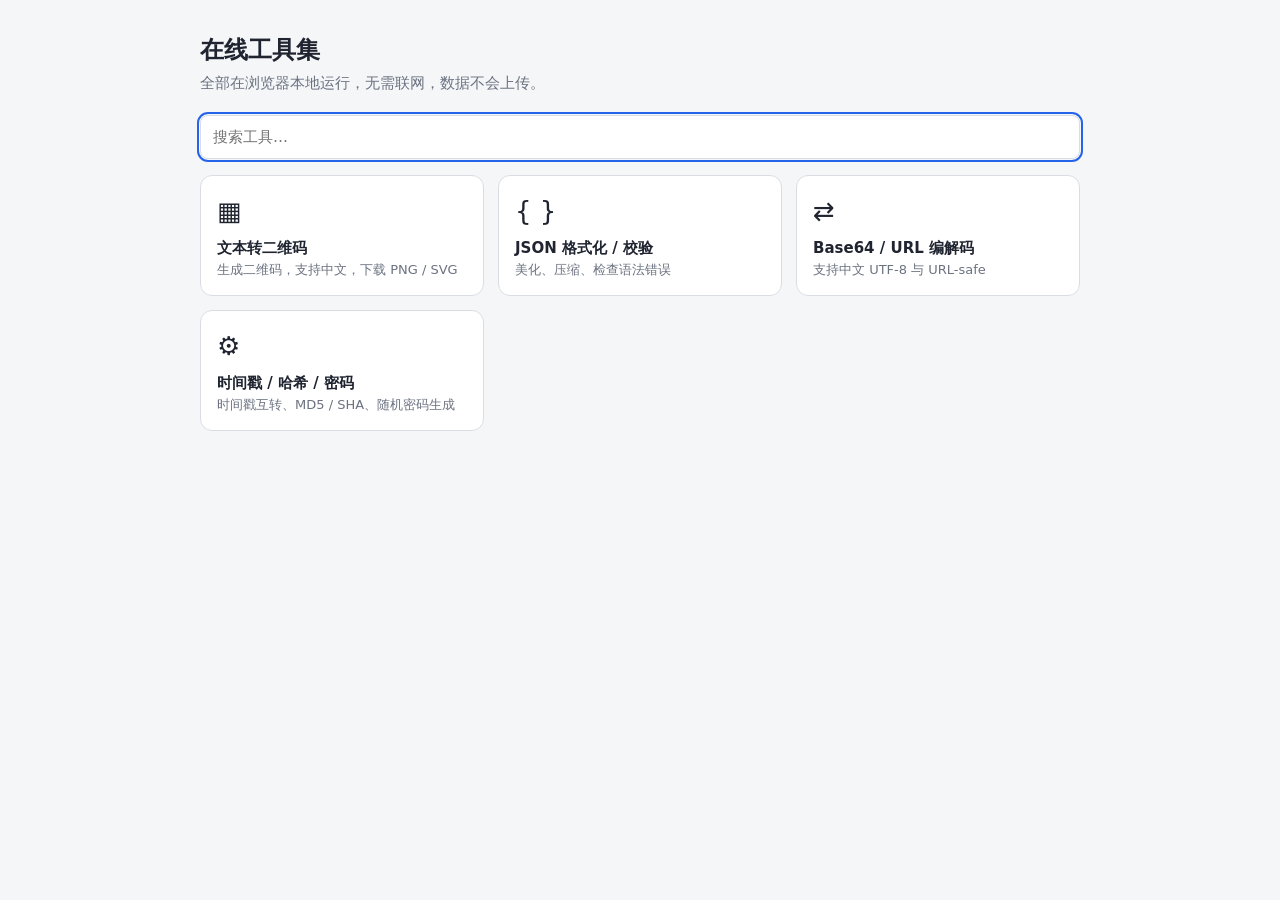
==== index.html @ 38ba24e2 "初始化工具集：二维码、JSON、Base64/URL、时间戳/哈希/密码" ====
<!DOCTYPE html>
<html lang="zh-CN">
<head>
<meta charset="UTF-8">
<meta name="viewport" content="width=device-width, initial-scale=1">
<title>在线工具集</title>
<style>
  :root { --bg:#f5f6f8; --card:#fff; --text:#1f2430; --muted:#6b7280; --border:#d9dde3; --accent:#2563eb; }
  @media (prefers-color-scheme: dark) {
    :root { --bg:#14161a; --card:#1d2026; --text:#e6e8ec; --muted:#9aa1ad; --border:#33373f; --accent:#5b8def; }
  }
  * { box-sizing:border-box; }
  body { margin:0; padding:32px 16px; background:var(--bg); color:var(--text);
         font:15px/1.5 system-ui,-apple-system,"Segoe UI","PingFang SC","Microsoft YaHei",sans-serif; }
  .wrap { max-width:880px; margin:0 auto; }
  h1 { font-size:24px; margin:0 0 4px; }
  .sub { color:var(--muted); margin:0 0 20px; }
  input { width:100%; padding:10px 12px; margin-bottom:16px; border:1px solid var(--border); border-radius:8px;
          background:var(--card); color:inherit; font:inherit; }
  input:focus { outline:2px solid var(--accent); outline-offset:1px; }
  .grid { display:grid; grid-template-columns:repeat(auto-fill,minmax(240px,1fr)); gap:14px; }
  a.tool { display:block; padding:16px; background:var(--card); border:1px solid var(--border); border-radius:12px;
           color:inherit; text-decoration:none; transition:border-color .15s, transform .15s; }
  a.tool:hover, a.tool:focus-visible { border-color:var(--accent); transform:translateY(-2px); outline:none; }
  .ico { font-size:26px; }
  .name { font-weight:600; margin-top:6px; }
  .desc { color:var(--muted); font-size:13px; }
  .empty { color:var(--muted); display:none; text-align:center; margin-top:24px; }
</style>
</head>
<body>
<div class="wrap">
  <h1>在线工具集</h1>
  <p class="sub">全部在浏览器本地运行，无需联网，数据不会上传。</p>
  <input id="q" type="search" placeholder="搜索工具…" autofocus>
  <div class="grid">
    <a class="tool" href="tools/qrcode.html" data-k="二维码 qr qrcode 文本"><div class="ico">▦</div><div class="name">文本转二维码</div><div class="desc">生成二维码，支持中文，下载 PNG / SVG</div></a>
    <a class="tool" href="tools/json.html" data-k="json 格式化 校验 压缩"><div class="ico">{ }</div><div class="name">JSON 格式化 / 校验</div><div class="desc">美化、压缩、检查语法错误</div></a>
    <a class="tool" href="tools/base64-url.html" data-k="base64 url 编码 解码"><div class="ico">⇄</div><div class="name">Base64 / URL 编解码</div><div class="desc">支持中文 UTF-8 与 URL-safe</div></a>
    <a class="tool" href="tools/misc.html" data-k="时间戳 timestamp 哈希 hash md5 sha 密码 随机"><div class="ico">⚙</div><div class="name">时间戳 / 哈希 / 密码</div><div class="desc">时间戳互转、MD5 / SHA、随机密码生成</div></a>
  </div>
  <p class="empty" id="empty">没有匹配的工具</p>
</div>
<script>
  const q = document.getElementById("q"), cards = [...document.querySelectorAll("a.tool")];
  q.addEventListener("input", () => {
    const k = q.value.trim().toLowerCase(); let n = 0;
    cards.forEach(c => { const hit = !k || (c.textContent + " " + c.dataset.k).toLowerCase().includes(k); c.style.display = hit ? "" : "none"; n += hit; });
    document.getElementById("empty").style.display = n ? "none" : "block";
  });
</script>
</body>
</html>
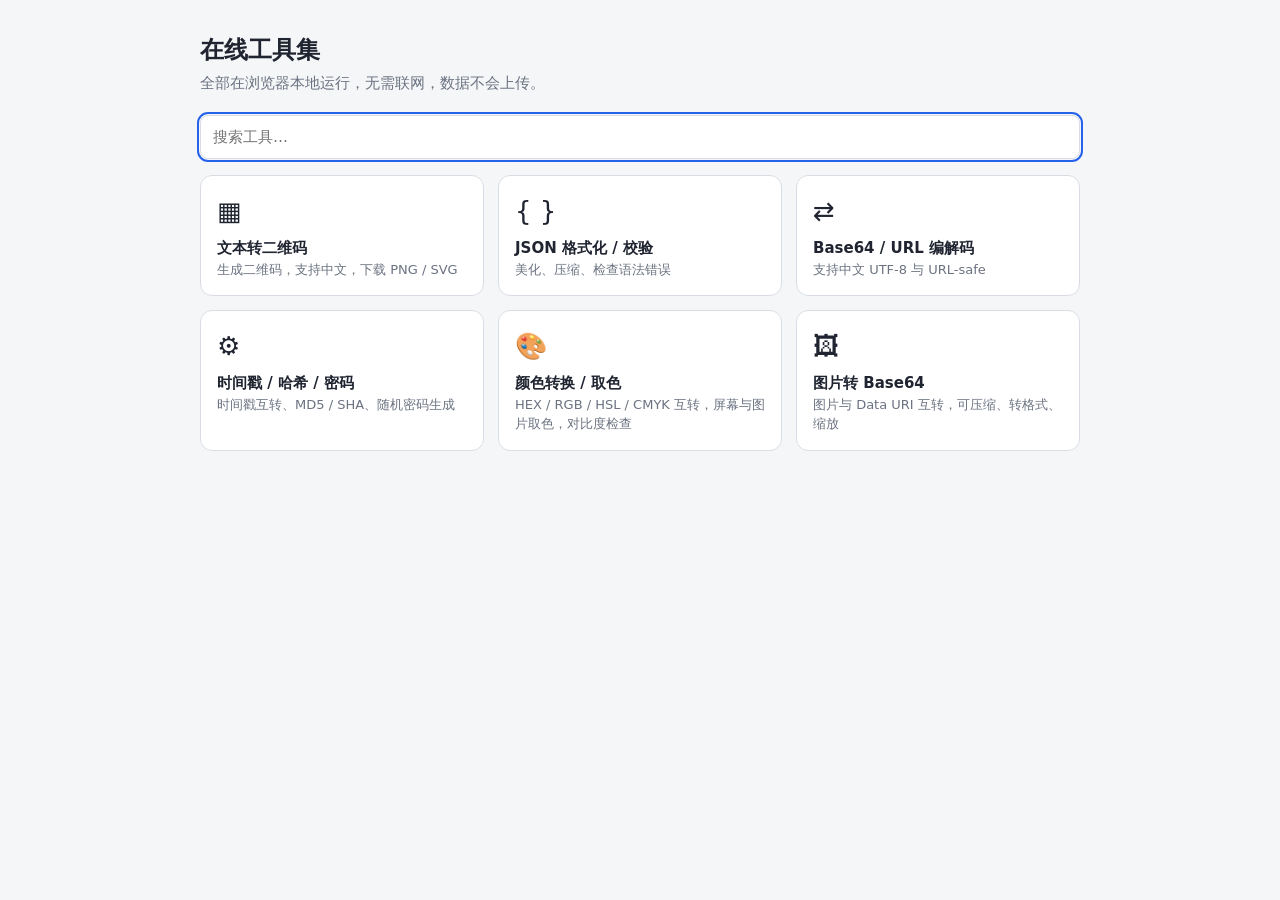
==== commit a63dd4eb: "新增颜色转换/取色、图片转 Base64 工具" ====
--- a/index.html
+++ b/index.html
@@ -38,6 +38,8 @@
     <a class="tool" href="tools/json.html" data-k="json 格式化 校验 压缩"><div class="ico">{ }</div><div class="name">JSON 格式化 / 校验</div><div class="desc">美化、压缩、检查语法错误</div></a>
     <a class="tool" href="tools/base64-url.html" data-k="base64 url 编码 解码"><div class="ico">⇄</div><div class="name">Base64 / URL 编解码</div><div class="desc">支持中文 UTF-8 与 URL-safe</div></a>
     <a class="tool" href="tools/misc.html" data-k="时间戳 timestamp 哈希 hash md5 sha 密码 随机"><div class="ico">⚙</div><div class="name">时间戳 / 哈希 / 密码</div><div class="desc">时间戳互转、MD5 / SHA、随机密码生成</div></a>
+    <a class="tool" href="tools/color.html" data-k="颜色 color 取色 hex rgb hsl cmyk 对比度 吸管 配色"><div class="ico">🎨</div><div class="name">颜色转换 / 取色</div><div class="desc">HEX / RGB / HSL / CMYK 互转，屏幕与图片取色，对比度检查</div></a>
+    <a class="tool" href="tools/image-base64.html" data-k="图片 image base64 data uri 压缩 转换"><div class="ico">🖼</div><div class="name">图片转 Base64</div><div class="desc">图片与 Data URI 互转，可压缩、转格式、缩放</div></a>
   </div>
   <p class="empty" id="empty">没有匹配的工具</p>
 </div>
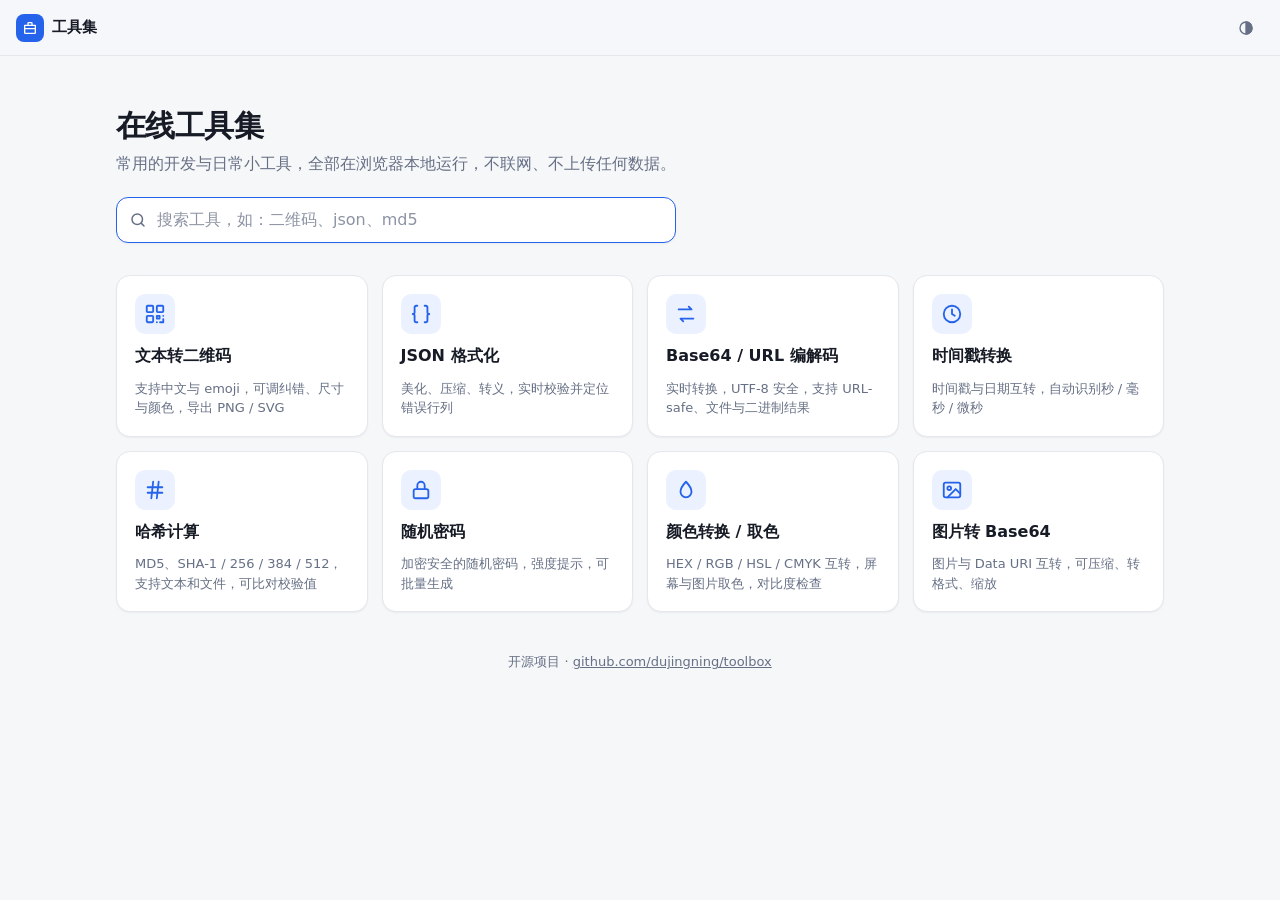
==== commit 827373e5: "全面优化界面与交互体验 - 统一设计：公共样式与脚本（shared/），顶部工具导航、主题切换、轻提示、SVG 图标与网站图标 - 拆分「时间戳 / 哈希 / 密码」为三个独立工具，misc.html" ====
--- a/index.html
+++ b/index.html
@@ -1,55 +1,378 @@
 <!DOCTYPE html>
-<html lang="zh-CN">
+<html lang="zh-CN" data-root="">
 <head>
 <meta charset="UTF-8">
 <meta name="viewport" content="width=device-width, initial-scale=1">
 <title>在线工具集</title>
+<meta name="description" content="纯前端离线小工具集：二维码、JSON、Base64、时间戳、哈希、密码、颜色、图片转 Base64。不联网、不上传。">
 <style>
-  :root { --bg:#f5f6f8; --card:#fff; --text:#1f2430; --muted:#6b7280; --border:#d9dde3; --accent:#2563eb; }
-  @media (prefers-color-scheme: dark) {
-    :root { --bg:#14161a; --card:#1d2026; --text:#e6e8ec; --muted:#9aa1ad; --border:#33373f; --accent:#5b8def; }
-  }
-  * { box-sizing:border-box; }
-  body { margin:0; padding:32px 16px; background:var(--bg); color:var(--text);
-         font:15px/1.5 system-ui,-apple-system,"Segoe UI","PingFang SC","Microsoft YaHei",sans-serif; }
-  .wrap { max-width:880px; margin:0 auto; }
-  h1 { font-size:24px; margin:0 0 4px; }
-  .sub { color:var(--muted); margin:0 0 20px; }
-  input { width:100%; padding:10px 12px; margin-bottom:16px; border:1px solid var(--border); border-radius:8px;
-          background:var(--card); color:inherit; font:inherit; }
-  input:focus { outline:2px solid var(--accent); outline-offset:1px; }
-  .grid { display:grid; grid-template-columns:repeat(auto-fill,minmax(240px,1fr)); gap:14px; }
-  a.tool { display:block; padding:16px; background:var(--card); border:1px solid var(--border); border-radius:12px;
-           color:inherit; text-decoration:none; transition:border-color .15s, transform .15s; }
-  a.tool:hover, a.tool:focus-visible { border-color:var(--accent); transform:translateY(-2px); outline:none; }
-  .ico { font-size:26px; }
-  .name { font-weight:600; margin-top:6px; }
-  .desc { color:var(--muted); font-size:13px; }
-  .empty { color:var(--muted); display:none; text-align:center; margin-top:24px; }
+/* @shared-css:start */
+/* 工具集公共样式。修改后运行 python3 scripts/sync_shared.py 同步到所有页面 */
+:root {
+  --bg:#f6f7f9; --surface:#fff; --surface-2:#f2f4f7; --text:#161b26; --muted:#667085;
+  --border:#e4e7ec; --border-strong:#d0d5dd;
+  --accent:#2563eb; --accent-hover:#1d4ed8; --accent-soft:rgba(37,99,235,.09); --link:#2563eb; --on-accent:#fff;
+  --ok:#15803d; --ok-soft:rgba(22,163,74,.1); --err:#dc2626; --err-soft:rgba(220,38,38,.08); --warn:#b45309; --warn-soft:rgba(217,119,6,.1);
+  --shadow:0 1px 2px rgba(16,24,40,.05); --shadow-lg:0 12px 32px rgba(16,24,40,.18);
+  --radius:12px;
+  --mono:ui-monospace,SFMono-Regular,"SF Mono",Menlo,Consolas,"Liberation Mono",monospace;
+  --sans:system-ui,-apple-system,"Segoe UI","PingFang SC","Hiragino Sans GB","Microsoft YaHei",sans-serif;
+  color-scheme:light;
+}
+@media (prefers-color-scheme: dark) {
+  :root:not([data-theme=light]) {
+    --bg:#0e1015; --surface:#161a22; --surface-2:#1d222c; --text:#e6e9ef; --muted:#949cab;
+    --border:#262c37; --border-strong:#363d4a;
+    --accent:#3b6fe0; --accent-hover:#5283ee; --accent-soft:rgba(91,141,239,.16); --link:#82a8f7; --on-accent:#fff;
+    --ok:#4ade80; --ok-soft:rgba(74,222,128,.12); --err:#f87171; --err-soft:rgba(248,113,113,.12); --warn:#fbbf24; --warn-soft:rgba(251,191,36,.12);
+    --shadow:0 1px 2px rgba(0,0,0,.3); --shadow-lg:0 12px 32px rgba(0,0,0,.55);
+    color-scheme:dark;
+  }
+}
+:root[data-theme=dark] {
+  --bg:#0e1015; --surface:#161a22; --surface-2:#1d222c; --text:#e6e9ef; --muted:#949cab;
+  --border:#262c37; --border-strong:#363d4a;
+  --accent:#3b6fe0; --accent-hover:#5283ee; --accent-soft:rgba(91,141,239,.16); --link:#82a8f7; --on-accent:#fff;
+  --ok:#4ade80; --ok-soft:rgba(74,222,128,.12); --err:#f87171; --err-soft:rgba(248,113,113,.12); --warn:#fbbf24; --warn-soft:rgba(251,191,36,.12);
+  --shadow:0 1px 2px rgba(0,0,0,.3); --shadow-lg:0 12px 32px rgba(0,0,0,.55);
+  color-scheme:dark;
+}
+*, *::before, *::after { box-sizing:border-box; }
+html { -webkit-text-size-adjust:100%; }
+body { margin:0; background:var(--bg); color:var(--text); font:15px/1.55 var(--sans); -webkit-font-smoothing:antialiased; }
+a { color:var(--link); }
+[hidden] { display:none !important; }
+.ic { width:18px; height:18px; flex:none; }
+
+/* 顶栏 */
+.topbar { position:sticky; top:0; z-index:20; height:56px; display:flex; align-items:center; gap:12px; padding:0 16px;
+  background:var(--bg); background:color-mix(in srgb, var(--bg) 85%, transparent);
+  backdrop-filter:saturate(1.6) blur(12px); -webkit-backdrop-filter:saturate(1.6) blur(12px); border-bottom:1px solid var(--border); }
+.brand { display:flex; align-items:center; gap:8px; font-weight:650; color:var(--text); text-decoration:none; white-space:nowrap; }
+.brand .logo { width:28px; height:28px; border-radius:8px; background:var(--accent); color:#fff; display:grid; place-items:center; }
+.brand .logo .ic { width:16px; height:16px; }
+.toolnav { flex:1; min-width:0; display:flex; gap:2px; overflow-x:auto; scrollbar-width:none;
+  -webkit-mask-image:linear-gradient(90deg,#000 calc(100% - 28px),transparent); mask-image:linear-gradient(90deg,#000 calc(100% - 28px),transparent); }
+.toolnav::-webkit-scrollbar { display:none; }
+.toolnav a { display:flex; align-items:center; gap:6px; padding:6px 10px; border-radius:8px; color:var(--muted); text-decoration:none; font-size:14px; white-space:nowrap; }
+.toolnav a .ic { width:16px; height:16px; }
+.toolnav a:hover { background:var(--surface-2); color:var(--text); }
+.toolnav a[aria-current=page] { background:var(--accent-soft); color:var(--link); font-weight:600; }
+.topbar .spacer { flex:1; }
+@media (max-width:640px) { .brand .brand-text { display:none; } }
+
+/* 布局 */
+.container { max-width:1080px; margin:0 auto; padding:24px 16px 64px; }
+.page-head { margin:4px 0 20px; }
+.page-head h1 { font-size:24px; line-height:1.25; margin:0 0 4px; letter-spacing:-.01em; }
+.page-head p { margin:0; color:var(--muted); }
+.card { background:var(--surface); border:1px solid var(--border); border-radius:var(--radius); padding:18px; box-shadow:var(--shadow); min-width:0; }
+.card + .card { margin-top:16px; }
+.card-head { display:flex; align-items:center; justify-content:space-between; gap:8px; margin:0 0 12px; min-height:28px; }
+.card-head h2, .card-title { font-size:15px; font-weight:600; margin:0; }
+.stack > * + * { margin-top:14px; }
+.row { display:flex; flex-wrap:wrap; align-items:center; gap:8px 12px; }
+.grow { flex:1; min-width:0; }
+.grid-2 { display:grid; grid-template-columns:minmax(0,1fr) minmax(0,1fr); gap:16px; }
+@media (max-width:760px) { .grid-2 { grid-template-columns:minmax(0,1fr); } .container { padding-top:18px; } .page-head h1 { font-size:21px; } }
+.muted { color:var(--muted); }
+.small { font-size:13px; }
+.mono { font-family:var(--mono); font-size:13px; }
+
+/* 表单 */
+input[type=text], input[type=number], input[type=search], input[type=datetime-local], textarea, select {
+  font:inherit; color:var(--text); background:var(--surface); border:1px solid var(--border-strong); border-radius:8px;
+  padding:8px 10px; min-width:0; transition:border-color .15s, box-shadow .15s; }
+input.mono, textarea.mono { font-family:var(--mono); font-size:13px; }
+textarea { width:100%; display:block; resize:vertical; line-height:1.55; }
+textarea[readonly] { background:var(--surface-2); }
+input:focus, textarea:focus, select:focus { outline:none; border-color:var(--accent); box-shadow:0 0 0 3px var(--accent-soft); }
+::placeholder { color:var(--muted); opacity:.75; }
+select { appearance:none; -webkit-appearance:none; padding-right:30px; cursor:pointer;
+  background:var(--surface) url("data:image/svg+xml,%3Csvg xmlns='http://www.w3.org/2000/svg' viewBox='0 0 24 24' fill='none' stroke='%238a93a3' stroke-width='2.5' stroke-linecap='round'%3E%3Cpath d='m6 9 6 6 6-6'/%3E%3C/svg%3E") no-repeat right 9px center/14px; }
+input[type=checkbox], input[type=radio], input[type=range] { accent-color:var(--accent); }
+input[type=checkbox] { width:16px; height:16px; margin:0; }
+input[type=color] { width:36px; height:32px; padding:2px; border:1px solid var(--border-strong); border-radius:8px; background:var(--surface); cursor:pointer; }
+.field { display:flex; flex-direction:column; gap:6px; min-width:0; }
+.label { font-size:13px; color:var(--muted); font-weight:500; }
+.chk { display:inline-flex; align-items:center; gap:7px; font-size:14px; cursor:pointer; user-select:none; }
+
+/* 按钮 */
+.btn { display:inline-flex; align-items:center; justify-content:center; gap:6px; height:36px; padding:0 14px; border-radius:8px;
+  border:1px solid var(--border-strong); background:var(--surface); color:var(--text); font:inherit; font-size:14px; font-weight:500;
+  cursor:pointer; white-space:nowrap; text-decoration:none; transition:background .15s, border-color .15s, color .15s; -webkit-tap-highlight-color:transparent; }
+.btn:hover { background:var(--surface-2); }
+.btn:active { transform:translateY(1px); }
+.btn .ic { width:16px; height:16px; }
+.btn-primary { background:var(--accent); border-color:var(--accent); color:var(--on-accent); }
+.btn-primary:hover { background:var(--accent-hover); border-color:var(--accent-hover); }
+.btn-ghost { border-color:transparent; background:transparent; color:var(--muted); }
+.btn-ghost:hover { color:var(--text); }
+.btn-sm { height:30px; padding:0 10px; font-size:13px; }
+.btn-icon { width:36px; padding:0; }
+.btn-sm.btn-icon { width:30px; }
+.btn:disabled { opacity:.45; cursor:not-allowed; transform:none; }
+.btn:focus-visible, .seg button:focus-visible, a:focus-visible, .drop:focus-visible { outline:2px solid var(--accent); outline-offset:2px; }
+
+/* 分段选择 */
+.seg { display:inline-flex; flex-wrap:wrap; padding:3px; gap:2px; background:var(--surface-2); border:1px solid var(--border); border-radius:10px; max-width:100%; }
+.seg button { border:0; background:transparent; color:var(--muted); font:inherit; font-size:14px; font-weight:500; padding:5px 12px; border-radius:7px; cursor:pointer; white-space:nowrap; }
+.seg button:hover { color:var(--text); }
+.seg button[aria-pressed=true] { background:var(--surface); color:var(--text); box-shadow:0 1px 2px rgba(16,24,40,.12), 0 0 0 1px var(--border); }
+
+/* 状态与结果 */
+.status { font-size:13px; min-height:20px; display:flex; align-items:center; gap:6px; color:var(--muted); }
+.status .ic { width:15px; height:15px; }
+.status.ok { color:var(--ok); } .status.err { color:var(--err); } .status.warn { color:var(--warn); }
+.note { font-size:13px; padding:8px 12px; border-radius:8px; background:var(--surface-2); color:var(--muted); }
+.note.warn { background:var(--warn-soft); color:var(--warn); } .note.err { background:var(--err-soft); color:var(--err); }
+.kv { width:100%; border-collapse:collapse; }
+.kv td { padding:8px 6px; border-top:1px solid var(--border); vertical-align:middle; }
+.kv tr:first-child td { border-top:0; }
+.kv td.k { color:var(--muted); width:92px; white-space:nowrap; font-size:13px; }
+.kv td.v { font-family:var(--mono); font-size:13px; word-break:break-all; }
+.kv td.a { width:1%; text-align:right; }
+.kv tr.hit td { background:var(--ok-soft); }
+.kv tr.hit td.k { color:var(--ok); font-weight:600; }
+
+/* 拖放区 */
+.drop { display:flex; flex-direction:column; align-items:center; justify-content:center; gap:6px; padding:28px 16px; text-align:center;
+  border:1.5px dashed var(--border-strong); border-radius:var(--radius); color:var(--muted); cursor:pointer; background:var(--surface); transition:.15s; }
+.drop:hover, .drop.over { border-color:var(--accent); color:var(--link); background:var(--accent-soft); }
+.drop .ic { width:28px; height:28px; }
+.drop b { color:var(--text); font-weight:600; }
+.checker { background-color:var(--surface-2); background-image:repeating-conic-gradient(rgba(128,128,128,.16) 0 25%, transparent 0 50%); background-size:16px 16px; }
+.kbd { font-family:var(--mono); font-size:12px; padding:1px 6px; border:1px solid var(--border-strong); border-bottom-width:2px; border-radius:5px; color:var(--muted); }
+
+/* 轻提示 */
+.toast-wrap { position:fixed; left:50%; bottom:24px; transform:translateX(-50%); z-index:100; display:flex; flex-direction:column; align-items:center; gap:8px; pointer-events:none; width:max-content; max-width:calc(100vw - 32px); }
+.toast { display:flex; align-items:center; gap:8px; padding:9px 14px; border-radius:10px; background:#111827; color:#fff; font-size:14px; box-shadow:var(--shadow-lg); animation:tb-in .18s ease-out; transition:opacity .2s, transform .2s; }
+.toast .ic { width:16px; height:16px; color:#4ade80; }
+.toast.err .ic { color:#f87171; }
+.toast.out { opacity:0; transform:translateY(6px); }
+@keyframes tb-in { from { opacity:0; transform:translateY(8px); } }
+@media (prefers-reduced-motion: reduce) { *, *::before, *::after { animation:none !important; transition:none !important; } }
+.sr-only { position:absolute; width:1px; height:1px; overflow:hidden; clip:rect(0 0 0 0); white-space:nowrap; }
+/* @shared-css:end */
+.hero { padding:28px 0 24px; }
+.hero h1 { font-size:30px; line-height:1.2; margin:0 0 8px; letter-spacing:-.02em; }
+.hero p { margin:0 0 20px; color:var(--muted); font-size:16px; }
+.search { position:relative; max-width:560px; }
+.search > .ic { position:absolute; left:13px; top:50%; transform:translateY(-50%); color:var(--muted); pointer-events:none; }
+.search input { width:100%; height:46px; padding:0 44px 0 40px; font-size:16px; border-radius:12px; box-shadow:var(--shadow); }
+.search .kbd { position:absolute; right:12px; top:50%; transform:translateY(-50%); }
+.search input:focus + .kbd, .search input:not(:placeholder-shown) + .kbd { display:none; }
+.tools { display:grid; grid-template-columns:repeat(auto-fill, minmax(250px, 1fr)); gap:14px; margin-top:8px; }
+a.tool { position:relative; display:flex; flex-direction:column; gap:10px; padding:18px; background:var(--surface); border:1px solid var(--border);
+  border-radius:14px; color:inherit; text-decoration:none; box-shadow:var(--shadow); transition:border-color .15s, transform .15s, box-shadow .15s; }
+a.tool:hover, a.tool:focus-visible, a.tool.first { border-color:var(--accent); box-shadow:var(--shadow-lg); transform:translateY(-2px); outline:none; }
+.tool .ico { width:40px; height:40px; border-radius:10px; display:grid; place-items:center; background:var(--accent-soft); color:var(--link); }
+.tool .ico .ic { width:22px; height:22px; }
+.tool .name { font-weight:600; font-size:16px; }
+.tool .desc { color:var(--muted); font-size:13px; line-height:1.5; }
+.tool .go { position:absolute; top:20px; right:18px; color:var(--muted); opacity:0; transition:.15s; }
+a.tool:hover .go, a.tool.first .go { opacity:1; color:var(--link); transform:translateX(2px); }
+.empty { text-align:center; color:var(--muted); padding:40px 0; }
+footer { margin-top:40px; text-align:center; color:var(--muted); font-size:13px; }
+footer a { color:inherit; }
+@media (max-width:640px) { .hero { padding:12px 0 16px; } .hero h1 { font-size:25px; } .hero p { font-size:15px; } .search .kbd { display:none; } }
 </style>
+<script>
+/* @shared-js:start */
+/* 工具集公共脚本：主题、顶栏导航、图标、轻提示、复制、本地草稿。修改后运行 python3 scripts/sync_shared.py */
+const TB = (() => {
+  const root = document.documentElement;
+  const store = {
+    get(k, d) { try { const v = localStorage.getItem("tb:" + k); return v === null ? d : JSON.parse(v); } catch { return d; } },
+    set(k, v) { try { localStorage.setItem("tb:" + k, JSON.stringify(v)); } catch {} },
+  };
+  const applyTheme = m => { if (m === "light" || m === "dark") root.dataset.theme = m; else delete root.dataset.theme; };
+  applyTheme(store.get("theme", "auto")); // 尽早设置，避免闪烁
+
+  const I = {
+    box: '<path d="M4 8h16v11a1 1 0 0 1-1 1H5a1 1 0 0 1-1-1zM9 8V5a1 1 0 0 1 1-1h4a1 1 0 0 1 1 1v3M4 13h16"/>',
+    qrcode: '<rect x="3" y="3" width="7" height="7" rx="1"/><rect x="14" y="3" width="7" height="7" rx="1"/><rect x="3" y="14" width="7" height="7" rx="1"/><path d="M14 14h3v3h-3zM21 14v.01M14 21h.01M17.5 21H21v-3.5"/>',
+    json: '<path d="M8 3H7a2 2 0 0 0-2 2v5a2 2 0 0 1-2 2 2 2 0 0 1 2 2v5a2 2 0 0 0 2 2h1M16 3h1a2 2 0 0 1 2 2v5a2 2 0 0 0 2 2 2 2 0 0 0-2 2v5a2 2 0 0 1-2 2h-1"/>',
+    codec: '<path d="M4 7h14l-3-3M20 17H6l3 3"/>',
+    clock: '<circle cx="12" cy="12" r="9"/><path d="M12 7v5l3 2"/>',
+    hash: '<path d="M4 9h16M4 15h16M10 3 8 21M16 3l-2 18"/>',
+    lock: '<rect x="4" y="11" width="16" height="10" rx="2"/><path d="M8 11V7a4 4 0 0 1 8 0v4"/>',
+    droplet: '<path d="M12 3s6 6.2 6 11a6 6 0 0 1-12 0c0-4.8 6-11 6-11z"/>',
+    image: '<rect x="3" y="4" width="18" height="16" rx="2"/><circle cx="9" cy="10" r="2"/><path d="m21 16-5-5-9 9"/>',
+    copy: '<rect x="9" y="9" width="12" height="12" rx="2"/><path d="M5 15H4a1 1 0 0 1-1-1V4a1 1 0 0 1 1-1h10a1 1 0 0 1 1 1v1"/>',
+    download: '<path d="M12 4v11m-5-5 5 5 5-5M5 20h14"/>',
+    upload: '<path d="M12 16V4M7 9l5-5 5 5M5 20h14"/>',
+    refresh: '<path d="M20 11a8 8 0 1 0-2.3 5.7M20 4v7h-7"/>',
+    swap: '<path d="M7 4v16m0 0-3-3m3 3 3-3M17 20V4m0 0-3 3m3-3 3 3"/>',
+    link: '<path d="M10 14a4 4 0 0 0 5.7 0l3-3a4 4 0 0 0-5.7-5.7l-1 1M14 10a4 4 0 0 0-5.7 0l-3 3a4 4 0 0 0 5.7 5.7l1-1"/>',
+    trash: '<path d="M4 7h16M10 11v6M14 11v6M6 7l1 13h10l1-13M9 7V4h6v3"/>',
+    check: '<path d="m5 12 5 5 9-10"/>',
+    alert: '<circle cx="12" cy="12" r="9"/><path d="M12 8v5M12 16h.01"/>',
+    search: '<circle cx="11" cy="11" r="7"/><path d="m20 20-3.5-3.5"/>',
+    arrow: '<path d="M5 12h14m-5-5 5 5-5 5"/>',
+    pick: '<path d="m15 6 3 3M4 20l1.5-4.5L14 7a2.1 2.1 0 0 1 3 3l-8.5 8.5z"/>',
+    dice: '<rect x="4" y="4" width="16" height="16" rx="3"/><path d="M9 9h.01M15 15h.01M15 9h.01M9 15h.01"/>',
+    file: '<path d="M14 3H6a1 1 0 0 0-1 1v16a1 1 0 0 0 1 1h12a1 1 0 0 0 1-1V8zM14 3v5h5"/>',
+    sun: '<circle cx="12" cy="12" r="4"/><path d="M12 2v2M12 20v2M4.9 4.9l1.4 1.4M17.7 17.7l1.4 1.4M2 12h2M20 12h2M4.9 19.1l1.4-1.4M17.7 6.3l1.4-1.4"/>',
+    moon: '<path d="M20 14.5A8 8 0 1 1 9.5 4a6.5 6.5 0 0 0 10.5 10.5z"/>',
+    auto: '<circle cx="12" cy="12" r="9"/><path d="M12 3a9 9 0 0 1 0 18z" fill="currentColor"/>',
+  };
+  const TOOLS = [
+    { id: "qrcode", name: "文本转二维码", short: "二维码", icon: I.qrcode, desc: "支持中文与 emoji，可调纠错、尺寸与颜色，导出 PNG / SVG", keys: "二维码 qr qrcode 文本 链接 生成" },
+    { id: "json", name: "JSON 格式化", short: "JSON", icon: I.json, desc: "美化、压缩、转义，实时校验并定位错误行列", keys: "json 格式化 校验 压缩 美化 转义" },
+    { id: "base64-url", name: "Base64 / URL 编解码", short: "编解码", icon: I.codec, desc: "实时转换，UTF-8 安全，支持 URL-safe、文件与二进制结果", keys: "base64 url 编码 解码 encode decode" },
+    { id: "timestamp", name: "时间戳转换", short: "时间戳", icon: I.clock, desc: "时间戳与日期互转，自动识别秒 / 毫秒 / 微秒", keys: "时间戳 timestamp unix 日期 时间 时区" },
+    { id: "hash", name: "哈希计算", short: "哈希", icon: I.hash, desc: "MD5、SHA-1 / 256 / 384 / 512，支持文本和文件，可比对校验值", keys: "哈希 hash md5 sha sha1 sha256 校验 摘要 文件" },
+    { id: "password", name: "随机密码", short: "密码", icon: I.lock, desc: "加密安全的随机密码，强度提示，可批量生成", keys: "密码 password 随机 生成 强度" },
+    { id: "color", name: "颜色转换 / 取色", short: "颜色", icon: I.droplet, desc: "HEX / RGB / HSL / CMYK 互转，屏幕与图片取色，对比度检查", keys: "颜色 color 取色 吸管 hex rgb hsl cmyk 对比度 配色" },
+    { id: "image-base64", name: "图片转 Base64", short: "图片 Base64", icon: I.image, desc: "图片与 Data URI 互转，可压缩、转格式、缩放", keys: "图片 image base64 data uri 压缩 转换 图片转" },
+  ].map(t => ({ ...t, href: `tools/${t.id}.html` }));
+
+  const svg = (p, cls = "ic") => `<svg class="${cls}" viewBox="0 0 24 24" fill="none" stroke="currentColor" stroke-width="2" stroke-linecap="round" stroke-linejoin="round" aria-hidden="true">${p}</svg>`;
+  const esc = s => String(s).replace(/[&<>"']/g, c => ({ "&": "&amp;", "<": "&lt;", ">": "&gt;", '"': "&quot;", "'": "&#39;" }[c]));
+  const debounce = (fn, ms = 200) => { let t; return (...a) => { clearTimeout(t); t = setTimeout(() => fn(...a), ms); }; };
+  const isDesktop = () => matchMedia("(hover: hover) and (pointer: fine)").matches;
+  const isNarrow = () => matchMedia("(max-width: 760px)").matches;
+  const fmtSize = n => n < 1024 ? n + " B" : n < 1048576 ? (n / 1024).toFixed(1) + " KB" : (n / 1048576).toFixed(2) + " MB";
+
+  let wrap;
+  function toast(msg, type = "ok", ms = 1800) {
+    if (!wrap) {
+      wrap = document.createElement("div"); wrap.className = "toast-wrap";
+      wrap.setAttribute("role", "status"); wrap.setAttribute("aria-live", "polite"); document.body.appendChild(wrap);
+    }
+    const t = document.createElement("div"); t.className = "toast " + type;
+    t.innerHTML = svg(type === "err" ? I.alert : I.check) + "<span></span>"; t.lastChild.textContent = msg;
+    wrap.appendChild(t);
+    while (wrap.children.length > 3) wrap.firstChild.remove();
+    setTimeout(() => { t.classList.add("out"); setTimeout(() => t.remove(), 250); }, ms);
+  }
+  async function copy(text, label = "已复制到剪贴板") {
+    if (text == null || text === "") { toast("没有可复制的内容", "err"); return false; }
+    try { await navigator.clipboard.writeText(text); }
+    catch {
+      const ta = document.createElement("textarea"); ta.value = text; ta.style.cssText = "position:fixed;top:0;opacity:0";
+      document.body.appendChild(ta); ta.select(); const ok = document.execCommand("copy"); ta.remove();
+      if (!ok) { toast("复制失败，请手动选择后复制", "err"); return false; }
+    }
+    toast(label); return true;
+  }
+  function download(data, name, type) {
+    const blob = data instanceof Blob ? data : new Blob([data], { type: type || "application/octet-stream" });
+    const a = document.createElement("a"); a.href = URL.createObjectURL(blob); a.download = name;
+    document.body.appendChild(a); a.click(); a.remove(); setTimeout(() => URL.revokeObjectURL(a.href), 3000);
+  }
+  // 输入内容自动保存在本机浏览器，刷新不丢
+  function persist(el, key) {
+    const v = store.get(key);
+    if (v !== undefined) { if (el.type === "checkbox") el.checked = v; else el.value = v; }
+    const save = debounce(() => store.set(key, el.type === "checkbox" ? el.checked : el.value), 300);
+    el.addEventListener("input", save); el.addEventListener("change", save);
+  }
+  // 分段选择控件：<div class="seg" data-value="默认"><button data-v="a">…</button></div>
+  function seg(el, onChange, key) {
+    const btns = [...el.querySelectorAll("button[data-v]")];
+    const api = {
+      value: null,
+      set(v, silent) {
+        if (!btns.some(b => b.dataset.v === v)) v = btns[0].dataset.v;
+        api.value = v;
+        btns.forEach(b => b.setAttribute("aria-pressed", String(b.dataset.v === v)));
+        if (key) store.set(key, v);
+        if (!silent && onChange) onChange(v);
+      },
+    };
+    btns.forEach(b => { b.type = "button"; b.addEventListener("click", () => api.set(b.dataset.v)); });
+    api.set(key ? store.get(key, el.dataset.value) : el.dataset.value, true);
+    return api;
+  }
+  // 拖放 / 点击 / 粘贴 选择文件
+  function fileDrop(el, input, onFiles, { paste = true } = {}) {
+    el.addEventListener("click", () => input.click());
+    el.addEventListener("keydown", e => { if (e.key === "Enter" || e.key === " ") { e.preventDefault(); input.click(); } });
+    input.addEventListener("change", () => { if (input.files.length) onFiles([...input.files]); input.value = ""; });
+    ["dragenter", "dragover"].forEach(t => el.addEventListener(t, e => { e.preventDefault(); el.classList.add("over"); }));
+    ["dragleave", "drop"].forEach(t => el.addEventListener(t, () => el.classList.remove("over")));
+    el.addEventListener("drop", e => { e.preventDefault(); if (e.dataTransfer.files.length) onFiles([...e.dataTransfer.files]); });
+    if (paste) document.addEventListener("paste", e => {
+      if (typeof paste === "function" && !paste()) return;
+      const fs = [...(e.clipboardData?.items || [])].filter(i => i.kind === "file").map(i => i.getAsFile()).filter(Boolean);
+      if (fs.length) { e.preventDefault(); onFiles(fs); }
+    });
+  }
+
+  const THEMES = { auto: ["跟随系统", I.auto], light: ["浅色", I.sun], dark: ["深色", I.moon] };
+  function buildHeader() {
+    const h = document.getElementById("tb-header"); if (!h) return;
+    const cur = root.dataset.tool, base = root.dataset.root || "";
+    const nav = cur
+      ? `<nav class="toolnav" aria-label="切换工具">${TOOLS.map(t => `<a href="${base}${t.href}"${t.id === cur ? ' aria-current="page"' : ""}>${svg(t.icon)}<span>${t.short}</span></a>`).join("")}</nav>`
+      : '<div class="spacer"></div>';
+    h.innerHTML = `<a class="brand" href="${base}index.html" aria-label="返回工具集首页"><span class="logo">${svg(I.box)}</span><span class="brand-text">工具集</span></a>${nav}<button class="btn btn-ghost btn-icon" id="tb-theme" type="button"></button>`;
+    const btn = h.querySelector("#tb-theme");
+    const paint = () => { const m = store.get("theme", "auto"), [n, ic] = THEMES[m] || THEMES.auto; btn.innerHTML = svg(ic); btn.title = btn.ariaLabel = `主题：${n}（点击切换）`; };
+    btn.onclick = () => { const order = ["auto", "light", "dark"], m = order[(order.indexOf(store.get("theme", "auto")) + 1) % 3]; store.set("theme", m); applyTheme(m); paint(); toast("主题：" + THEMES[m][0]); };
+    paint();
+    const a = h.querySelector("[aria-current]"), n = h.querySelector(".toolnav");
+    if (a && n) n.scrollLeft = a.offsetLeft - n.clientWidth / 2 + a.offsetWidth / 2;
+  }
+  function favicon() {
+    const t = TOOLS.find(x => x.id === root.dataset.tool), p = t ? t.icon : I.box;
+    const s = `<svg xmlns="http://www.w3.org/2000/svg" viewBox="0 0 32 32"><rect width="32" height="32" rx="8" fill="#2563eb"/><g transform="translate(5 5) scale(.917)" fill="none" stroke="#fff" stroke-width="2.3" stroke-linecap="round" stroke-linejoin="round">${p.replace(/currentColor/g, "#fff")}</g></svg>`;
+    const l = document.createElement("link"); l.rel = "icon"; l.href = "data:image/svg+xml," + encodeURIComponent(s); document.head.appendChild(l);
+  }
+  favicon();
+  document.addEventListener("DOMContentLoaded", () => {
+    buildHeader();
+    const af = document.querySelector("[data-autofocus]");
+    if (af && isDesktop()) af.focus({ preventScroll: true }); // 手机上不自动弹出键盘
+  });
+
+  return { TOOLS, I, svg, esc, debounce, isDesktop, isNarrow, fmtSize, store, toast, copy, download, persist, seg, fileDrop };
+})();
+/* @shared-js:end */
+</script>
 </head>
 <body>
-<div class="wrap">
-  <h1>在线工具集</h1>
-  <p class="sub">全部在浏览器本地运行，无需联网，数据不会上传。</p>
-  <input id="q" type="search" placeholder="搜索工具…" autofocus>
-  <div class="grid">
-    <a class="tool" href="tools/qrcode.html" data-k="二维码 qr qrcode 文本"><div class="ico">▦</div><div class="name">文本转二维码</div><div class="desc">生成二维码，支持中文，下载 PNG / SVG</div></a>
-    <a class="tool" href="tools/json.html" data-k="json 格式化 校验 压缩"><div class="ico">{ }</div><div class="name">JSON 格式化 / 校验</div><div class="desc">美化、压缩、检查语法错误</div></a>
-    <a class="tool" href="tools/base64-url.html" data-k="base64 url 编码 解码"><div class="ico">⇄</div><div class="name">Base64 / URL 编解码</div><div class="desc">支持中文 UTF-8 与 URL-safe</div></a>
-    <a class="tool" href="tools/misc.html" data-k="时间戳 timestamp 哈希 hash md5 sha 密码 随机"><div class="ico">⚙</div><div class="name">时间戳 / 哈希 / 密码</div><div class="desc">时间戳互转、MD5 / SHA、随机密码生成</div></a>
-    <a class="tool" href="tools/color.html" data-k="颜色 color 取色 hex rgb hsl cmyk 对比度 吸管 配色"><div class="ico">🎨</div><div class="name">颜色转换 / 取色</div><div class="desc">HEX / RGB / HSL / CMYK 互转，屏幕与图片取色，对比度检查</div></a>
-    <a class="tool" href="tools/image-base64.html" data-k="图片 image base64 data uri 压缩 转换"><div class="ico">🖼</div><div class="name">图片转 Base64</div><div class="desc">图片与 Data URI 互转，可压缩、转格式、缩放</div></a>
-  </div>
-  <p class="empty" id="empty">没有匹配的工具</p>
-</div>
+<header id="tb-header" class="topbar"></header>
+<main class="container">
+  <section class="hero">
+    <h1>在线工具集</h1>
+    <p>常用的开发与日常小工具，全部在浏览器本地运行，不联网、不上传任何数据。</p>
+    <div class="search" role="search">
+      <svg class="ic" viewBox="0 0 24 24" fill="none" stroke="currentColor" stroke-width="2" stroke-linecap="round" aria-hidden="true"><circle cx="11" cy="11" r="7"/><path d="m20 20-3.5-3.5"/></svg>
+      <input type="search" id="q" placeholder="搜索工具，如：二维码、json、md5" aria-label="搜索工具" autocomplete="off" data-autofocus>
+      <span class="kbd" aria-hidden="true">/</span>
+    </div>
+  </section>
+  <div class="tools" id="grid"></div>
+  <p class="empty" id="empty" hidden>没有找到匹配的工具，换个关键词试试</p>
+  <footer>开源项目 · <a href="https://github.com/dujingning/toolbox">github.com/dujingning/toolbox</a></footer>
+</main>
 <script>
-  const q = document.getElementById("q"), cards = [...document.querySelectorAll("a.tool")];
-  q.addEventListener("input", () => {
-    const k = q.value.trim().toLowerCase(); let n = 0;
-    cards.forEach(c => { const hit = !k || (c.textContent + " " + c.dataset.k).toLowerCase().includes(k); c.style.display = hit ? "" : "none"; n += hit; });
-    document.getElementById("empty").style.display = n ? "none" : "block";
+const grid = document.getElementById("grid"), q = document.getElementById("q");
+grid.innerHTML = TB.TOOLS.map(t => `<a class="tool" href="${t.href}" data-k="${TB.esc((t.name + " " + t.keys + " " + t.desc).toLowerCase())}">
+  <span class="ico">${TB.svg(t.icon)}</span><span class="name">${TB.esc(t.name)}</span><span class="desc">${TB.esc(t.desc)}</span>${TB.svg(TB.I.arrow, "ic go")}</a>`).join("");
+const cards = [...grid.children];
+
+function filter() {
+  const words = q.value.trim().toLowerCase().split(/\s+/).filter(Boolean);
+  let shown = 0;
+  cards.forEach(c => {
+    const hit = words.every(w => c.dataset.k.includes(w));
+    c.hidden = !hit; c.classList.remove("first");
+    if (hit && !shown++ && words.length) c.classList.add("first"); // 回车会打开第一个结果
   });
+  document.getElementById("empty").hidden = shown > 0;
+}
+q.addEventListener("input", filter);
+q.addEventListener("keydown", e => {
+  if (e.key === "Enter") { const f = cards.find(c => !c.hidden); if (f) location.href = f.href; }
+  if (e.key === "Escape") { q.value = ""; filter(); }
+});
+document.addEventListener("keydown", e => {
+  if (e.key === "/" && document.activeElement !== q) { e.preventDefault(); q.focus(); }
+});
 </script>
 </body>
 </html>
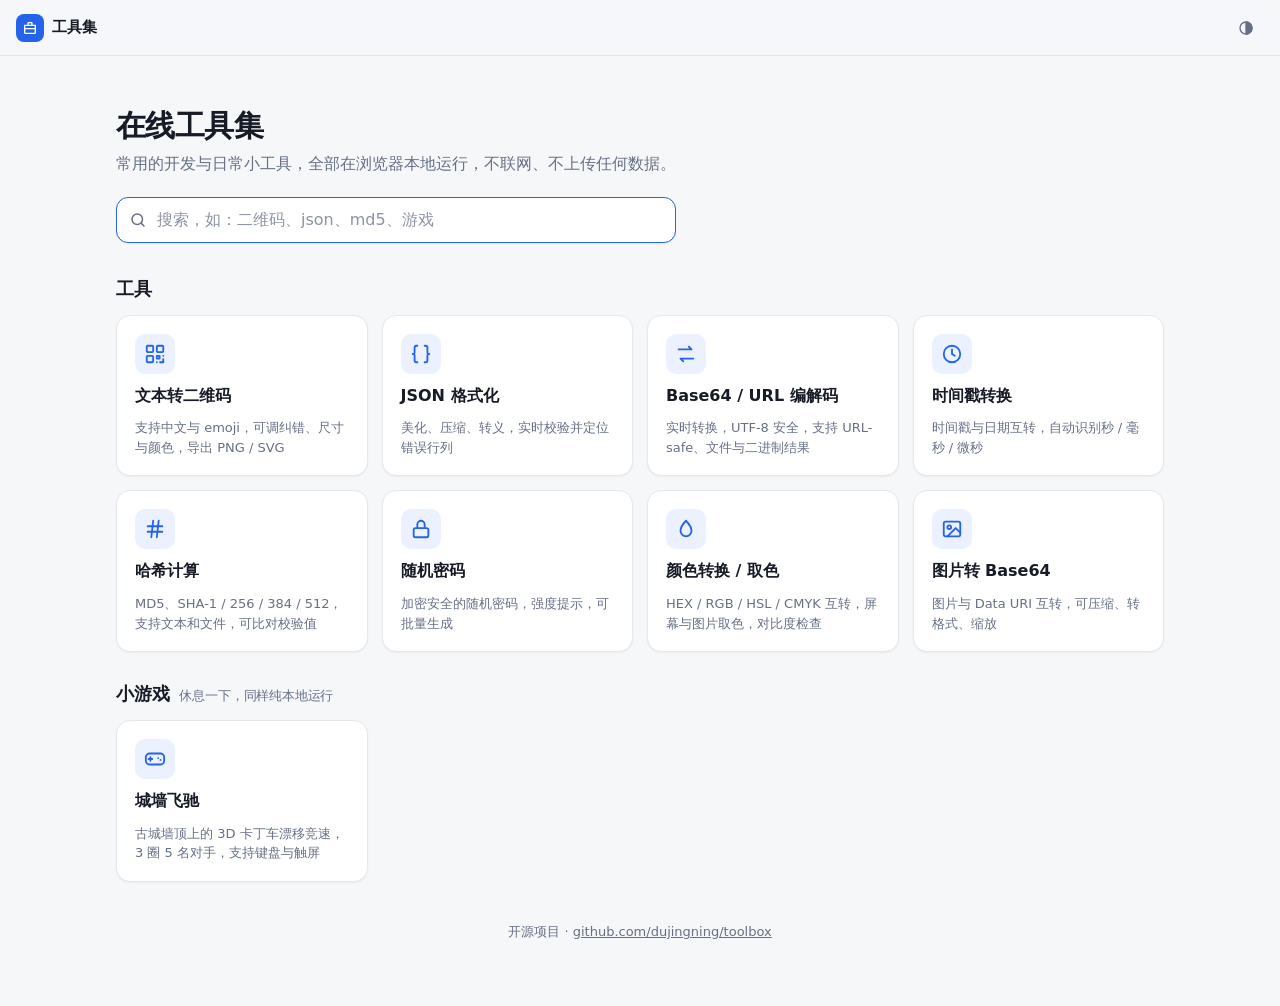
==== commit d651bb33: "新增小游戏《城墙飞驰》，首页单独分区展示" ====
--- a/index.html
+++ b/index.html
@@ -4,7 +4,7 @@
 <meta charset="UTF-8">
 <meta name="viewport" content="width=device-width, initial-scale=1">
 <title>在线工具集</title>
-<meta name="description" content="纯前端离线小工具集：二维码、JSON、Base64、时间戳、哈希、密码、颜色、图片转 Base64。不联网、不上传。">
+<meta name="description" content="纯前端离线小工具集：二维码、JSON、Base64、时间戳、哈希、密码、颜色、图片转 Base64，另附小游戏。不联网、不上传。">
 <style>
 /* @shared-css:start */
 /* 工具集公共样式。修改后运行 python3 scripts/sync_shared.py 同步到所有页面 */
@@ -74,6 +74,7 @@
 .row { display:flex; flex-wrap:wrap; align-items:center; gap:8px 12px; }
 .grow { flex:1; min-width:0; }
 .grid-2 { display:grid; grid-template-columns:minmax(0,1fr) minmax(0,1fr); gap:16px; }
+.grid-2 > .card + .card { margin-top:0; } /* 网格内用 gap 控制间距，避免并排卡片错位 */
 @media (max-width:760px) { .grid-2 { grid-template-columns:minmax(0,1fr); } .container { padding-top:18px; } .page-head h1 { font-size:21px; } }
 .muted { color:var(--muted); }
 .small { font-size:13px; }
@@ -172,6 +173,9 @@
 .tool .desc { color:var(--muted); font-size:13px; line-height:1.5; }
 .tool .go { position:absolute; top:20px; right:18px; color:var(--muted); opacity:0; transition:.15s; }
 a.tool:hover .go, a.tool.first .go { opacity:1; color:var(--link); transform:translateX(2px); }
+.sec { display:flex; align-items:baseline; gap:10px; margin:28px 0 12px; font-size:18px; letter-spacing:-.01em; }
+.sec small { font-size:13px; font-weight:400; color:var(--muted); }
+.sec:first-of-type { margin-top:8px; }
 .empty { text-align:center; color:var(--muted); padding:40px 0; }
 footer { margin-top:40px; text-align:center; color:var(--muted); font-size:13px; }
 footer a { color:inherit; }
@@ -341,19 +345,29 @@
     <p>常用的开发与日常小工具，全部在浏览器本地运行，不联网、不上传任何数据。</p>
     <div class="search" role="search">
       <svg class="ic" viewBox="0 0 24 24" fill="none" stroke="currentColor" stroke-width="2" stroke-linecap="round" aria-hidden="true"><circle cx="11" cy="11" r="7"/><path d="m20 20-3.5-3.5"/></svg>
-      <input type="search" id="q" placeholder="搜索工具，如：二维码、json、md5" aria-label="搜索工具" autocomplete="off" data-autofocus>
+      <input type="search" id="q" placeholder="搜索，如：二维码、json、md5、游戏" aria-label="搜索工具或游戏" autocomplete="off" data-autofocus>
       <span class="kbd" aria-hidden="true">/</span>
     </div>
   </section>
+  <h2 class="sec" id="h-tools">工具</h2>
   <div class="tools" id="grid"></div>
-  <p class="empty" id="empty" hidden>没有找到匹配的工具，换个关键词试试</p>
+  <h2 class="sec" id="h-games">小游戏 <small>休息一下，同样纯本地运行</small></h2>
+  <div class="tools" id="games"></div>
+  <p class="empty" id="empty" hidden>没有找到匹配的内容，换个关键词试试</p>
   <footer>开源项目 · <a href="https://github.com/dujingning/toolbox">github.com/dujingning/toolbox</a></footer>
 </main>
 <script>
 const grid = document.getElementById("grid"), q = document.getElementById("q");
 grid.innerHTML = TB.TOOLS.map(t => `<a class="tool" href="${t.href}" data-k="${TB.esc((t.name + " " + t.keys + " " + t.desc).toLowerCase())}">
   <span class="ico">${TB.svg(t.icon)}</span><span class="name">${TB.esc(t.name)}</span><span class="desc">${TB.esc(t.desc)}</span>${TB.svg(TB.I.arrow, "ic go")}</a>`).join("");
-const cards = [...grid.children];
+const GAMES = [
+  { href: "games/wall-rush.html", name: "城墙飞驰", desc: "古城墙顶上的 3D 卡丁车漂移竞速，3 圈 5 名对手，支持键盘与触屏", keys: "游戏 game 赛车 卡丁车 漂移 竞速 城墙 飞驰 3d",
+    icon: '<rect x="2" y="6" width="20" height="12" rx="4"/><path d="M7 10v4M5 12h4M15.5 11h.01M18 13h.01"/>' },
+];
+const gameGrid = document.getElementById("games");
+gameGrid.innerHTML = GAMES.map(t => `<a class="tool" href="${t.href}" data-k="${TB.esc((t.name + " " + t.keys + " " + t.desc).toLowerCase())}">
+  <span class="ico">${TB.svg(t.icon)}</span><span class="name">${TB.esc(t.name)}</span><span class="desc">${TB.esc(t.desc)}</span>${TB.svg(TB.I.arrow, "ic go")}</a>`).join("");
+const cards = [...grid.children, ...gameGrid.children];
 
 function filter() {
   const words = q.value.trim().toLowerCase().split(/\s+/).filter(Boolean);
@@ -363,6 +377,7 @@
     c.hidden = !hit; c.classList.remove("first");
     if (hit && !shown++ && words.length) c.classList.add("first"); // 回车会打开第一个结果
   });
+  [[grid, "h-tools"], [gameGrid, "h-games"]].forEach(([g, h]) => { document.getElementById(h).hidden = ![...g.children].some(c => !c.hidden); });
   document.getElementById("empty").hidden = shown > 0;
 }
 q.addEventListener("input", filter);
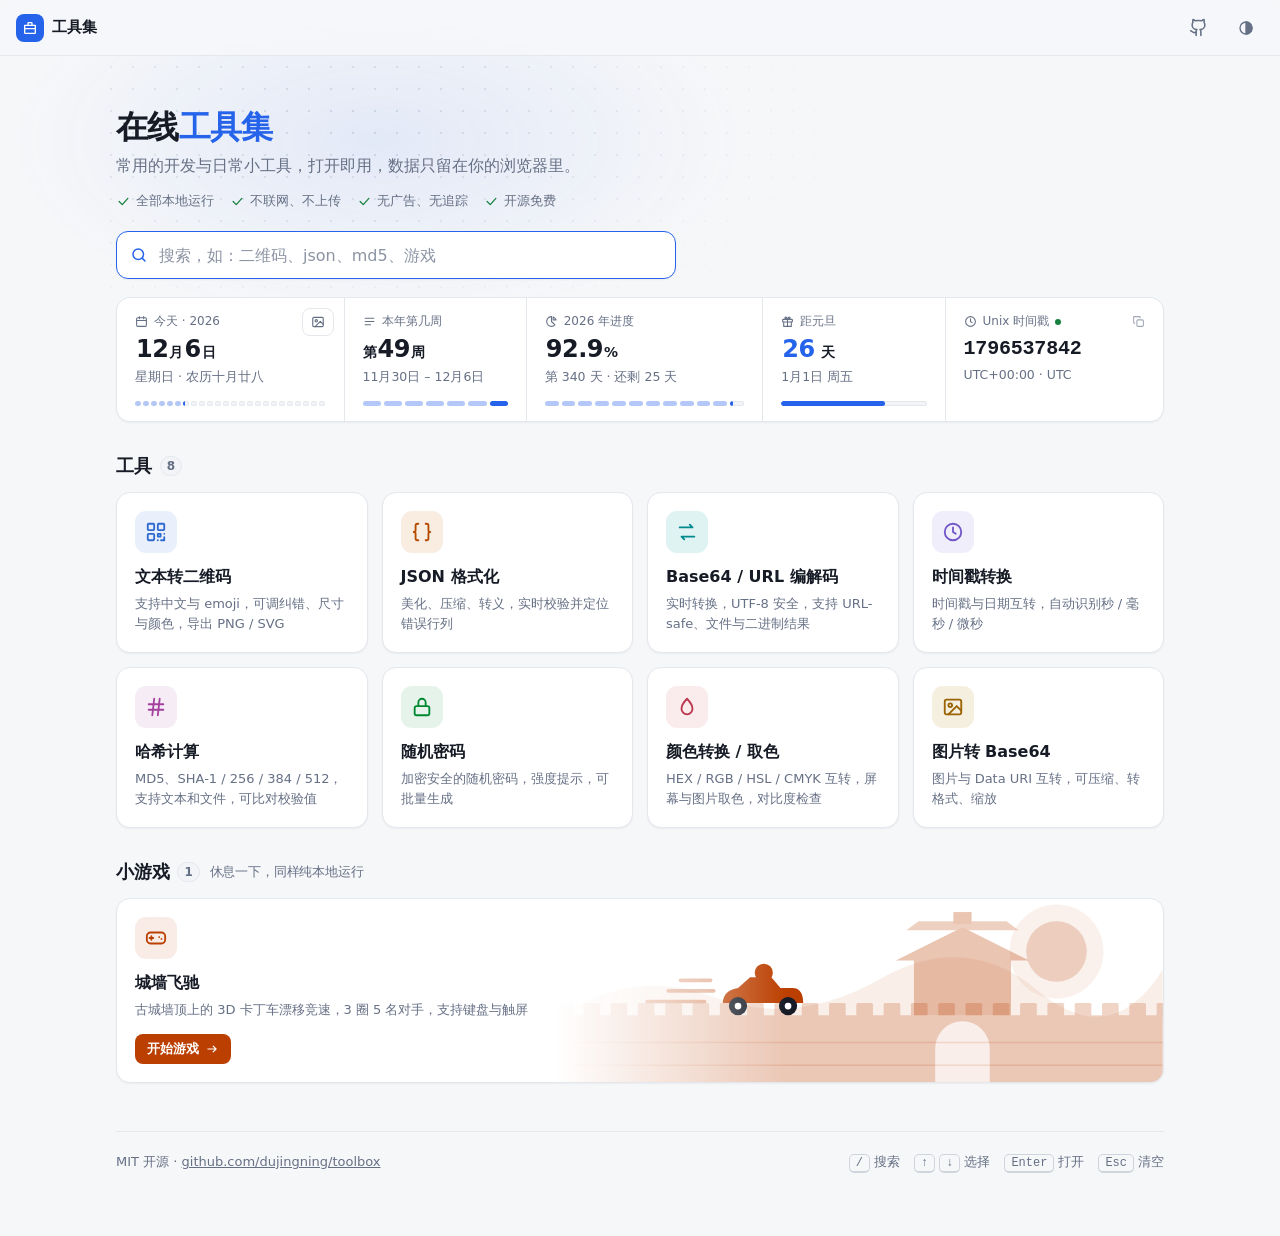
==== commit 2ff9ef2a: "首页：视觉与交互改版 - 每个工具有专属配色（shared 新增 .tint，TOOLS 新增 hue 字段），悬停与选中随之变色 - 头图区加点阵与光晕、特点标签；顶栏加 GitHub 链接，页脚加" ====
--- a/index.html
+++ b/index.html
@@ -153,33 +153,184 @@
 .toast.out { opacity:0; transform:translateY(6px); }
 @keyframes tb-in { from { opacity:0; transform:translateY(8px); } }
 @media (prefers-reduced-motion: reduce) { *, *::before, *::after { animation:none !important; transition:none !important; } }
+/* 工具专属色：元素加 .tint 并设置 --h（OKLCH 色相），即可使用 var(--tint) / var(--tint-soft) */
+.tint { --tint:var(--link); --tint-soft:var(--accent-soft); }
+@supports (color: oklch(0 0 0)) {
+  .tint { --tint:oklch(.54 .17 var(--h, 260)); --tint-soft:oklch(.62 .15 var(--h, 260) / .12); }
+  @media (prefers-color-scheme: dark) { :root:not([data-theme=light]) .tint { --tint:oklch(.8 .12 var(--h, 260)); --tint-soft:oklch(.7 .13 var(--h, 260) / .17); } }
+  :root[data-theme=dark] .tint { --tint:oklch(.8 .12 var(--h, 260)); --tint-soft:oklch(.7 .13 var(--h, 260) / .17); }
+}
 .sr-only { position:absolute; width:1px; height:1px; overflow:hidden; clip:rect(0 0 0 0); white-space:nowrap; }
 /* @shared-css:end */
-.hero { padding:28px 0 24px; }
-.hero h1 { font-size:30px; line-height:1.2; margin:0 0 8px; letter-spacing:-.02em; }
-.hero p { margin:0 0 20px; color:var(--muted); font-size:16px; }
+/* 首页：头图区 */
+.hero { position:relative; isolation:isolate; padding:28px 0 22px; }
+.hero::before { content:""; position:absolute; z-index:-1; inset:-24px -16px -8px; pointer-events:none;
+  background:radial-gradient(circle, var(--border-strong) 1px, transparent 1.6px) 0 0 / 22px 22px;
+  -webkit-mask-image:radial-gradient(ellipse 70% 80% at 22% 18%, #000 10%, transparent 72%); mask-image:radial-gradient(ellipse 70% 80% at 22% 18%, #000 10%, transparent 72%); opacity:.7; }
+.hero::after { content:""; position:absolute; z-index:-1; top:-120px; left:-10%; width:70%; height:360px; pointer-events:none;
+  background:radial-gradient(closest-side, var(--accent-soft), transparent); filter:blur(8px); }
+.hero h1 { font-size:32px; line-height:1.2; margin:0 0 8px; letter-spacing:-.02em; }
+.hero h1 span { color:var(--link); }
+.hero p { margin:0 0 12px; color:var(--muted); font-size:16px; }
+.badges { display:flex; flex-wrap:wrap; gap:6px 16px; margin:0 0 20px; padding:0; list-style:none; font-size:13px; color:var(--muted); }
+.badges li { display:inline-flex; align-items:center; gap:5px; }
+.badges .ic { width:15px; height:15px; color:var(--ok); }
+/* 搜索 */
 .search { position:relative; max-width:560px; }
-.search > .ic { position:absolute; left:13px; top:50%; transform:translateY(-50%); color:var(--muted); pointer-events:none; }
-.search input { width:100%; height:46px; padding:0 44px 0 40px; font-size:16px; border-radius:12px; box-shadow:var(--shadow); }
-.search .kbd { position:absolute; right:12px; top:50%; transform:translateY(-50%); }
-.search input:focus + .kbd, .search input:not(:placeholder-shown) + .kbd { display:none; }
-.tools { display:grid; grid-template-columns:repeat(auto-fill, minmax(250px, 1fr)); gap:14px; margin-top:8px; }
-a.tool { position:relative; display:flex; flex-direction:column; gap:10px; padding:18px; background:var(--surface); border:1px solid var(--border);
-  border-radius:14px; color:inherit; text-decoration:none; box-shadow:var(--shadow); transition:border-color .15s, transform .15s, box-shadow .15s; }
-a.tool:hover, a.tool:focus-visible, a.tool.first { border-color:var(--accent); box-shadow:var(--shadow-lg); transform:translateY(-2px); outline:none; }
-.tool .ico { width:40px; height:40px; border-radius:10px; display:grid; place-items:center; background:var(--accent-soft); color:var(--link); }
+.search > .ic { position:absolute; left:14px; top:50%; transform:translateY(-50%); color:var(--muted); pointer-events:none; transition:color .15s; }
+.search:focus-within > .ic { color:var(--link); }
+.search input { width:100%; height:48px; padding:0 84px 0 42px; font-size:16px; border-radius:12px; box-shadow:var(--shadow); }
+.search input::-webkit-search-cancel-button { -webkit-appearance:none; appearance:none; }
+.search .kbd { position:absolute; right:12px; top:50%; transform:translateY(-50%); pointer-events:none; }
+.search input:focus ~ .kbd, .search input:not(:placeholder-shown) ~ .kbd { display:none; }
+.search .clear { position:absolute; right:8px; top:50%; transform:translateY(-50%); width:32px; height:32px; display:grid; place-items:center;
+  border:0; border-radius:8px; background:transparent; color:var(--muted); cursor:pointer; }
+.search .clear:hover { background:var(--surface-2); color:var(--text); }
+.search .clear .ic { width:16px; height:16px; }
+.search .count { position:absolute; right:44px; top:50%; transform:translateY(-50%); font-size:12.5px; color:var(--muted); pointer-events:none; white-space:nowrap; }
+/* 最近使用 */
+.recent { display:flex; align-items:center; gap:8px; margin-top:12px; max-width:100%; overflow-x:auto; scrollbar-width:none; }
+.recent::-webkit-scrollbar { display:none; }
+.recent-label { font-size:12.5px; color:var(--muted); white-space:nowrap; margin-right:2px; }
+.chip { display:inline-flex; align-items:center; gap:7px; flex:none; height:32px; padding:0 12px 0 5px; border:1px solid var(--border); border-radius:999px;
+  background:var(--surface); color:var(--text); text-decoration:none; font-size:13.5px; white-space:nowrap; box-shadow:var(--shadow); transition:border-color .15s, background .15s; }
+.chip > span:first-child { width:22px; height:22px; border-radius:50%; display:grid; place-items:center; background:var(--tint-soft); color:var(--tint); }
+.chip .ic { width:13px; height:13px; }
+.chip:hover { border-color:var(--tint); }
+.recent-clear { flex:none; height:28px; padding:0 8px; border:0; background:transparent; color:var(--muted); font:inherit; font-size:12.5px; border-radius:6px; cursor:pointer; }
+.recent-clear:hover { color:var(--text); background:var(--surface-2); }
+/* 卡片 */
+.tools { display:grid; grid-template-columns:repeat(auto-fill, minmax(240px, 1fr)); gap:14px; margin-top:8px; }
+a.tool { position:relative; display:flex; flex-direction:column; gap:12px; padding:18px; background:var(--surface); border:1px solid var(--border);
+  border-radius:14px; color:inherit; text-decoration:none; box-shadow:var(--shadow); -webkit-tap-highlight-color:transparent;
+  transition:border-color .2s, transform .2s, box-shadow .2s; animation:card-in .4s cubic-bezier(.2,.7,.3,1) backwards; animation-delay:calc(var(--i, 0) * 35ms); }
+@keyframes card-in { from { opacity:0; transform:translateY(8px); } }
+.loaded a.tool { animation:none; } /* 入场动画只在首次加载时播放，筛选时不重播 */
+.tool .ico { width:42px; height:42px; flex:none; border-radius:11px; display:grid; place-items:center; background:var(--tint-soft); color:var(--tint);
+  transition:transform .2s; }
 .tool .ico .ic { width:22px; height:22px; }
+.tool .txt { display:flex; flex-direction:column; gap:4px; min-width:0; }
 .tool .name { font-weight:600; font-size:16px; }
-.tool .desc { color:var(--muted); font-size:13px; line-height:1.5; }
-.tool .go { position:absolute; top:20px; right:18px; color:var(--muted); opacity:0; transition:.15s; }
-a.tool:hover .go, a.tool.first .go { opacity:1; color:var(--link); transform:translateX(2px); }
-.sec { display:flex; align-items:baseline; gap:10px; margin:28px 0 12px; font-size:18px; letter-spacing:-.01em; }
-.sec small { font-size:13px; font-weight:400; color:var(--muted); }
+.tool .desc { color:var(--muted); font-size:13px; line-height:1.55; }
+.tool mark { background:var(--warn-soft); color:inherit; border-radius:3px; padding:0 1px; box-shadow:0 1px 0 var(--warn); }
+.tool .go { position:absolute; top:21px; right:18px; color:var(--tint); opacity:0; transition:opacity .2s, transform .2s; }
+a.tool:focus-visible { outline:2px solid var(--tint); outline-offset:2px; }
+a.tool.sel { border-color:var(--tint); box-shadow:0 0 0 3px var(--tint-soft), var(--shadow); }
+a.tool.sel .go { opacity:1; transform:translateX(2px); }
+a.tool:active { transform:scale(.985); }
+@media (hover:hover) {
+  a.tool:hover { border-color:var(--border-strong); border-color:color-mix(in srgb, var(--tint) 50%, var(--border)); transform:translateY(-3px);
+    box-shadow:0 10px 24px -12px var(--tint), var(--shadow); }
+  a.tool:hover .ico { transform:scale(1.07) rotate(-3deg); }
+  a.tool:hover .go { opacity:1; transform:translateX(2px); }
+}
+.sec { display:flex; align-items:center; gap:8px; margin:30px 0 12px; font-size:18px; letter-spacing:-.01em; }
+.sec .num { min-width:22px; height:20px; padding:0 6px; border-radius:999px; background:var(--surface-2); border:1px solid var(--border);
+  font-size:12px; font-weight:600; color:var(--muted); display:inline-grid; place-items:center; font-variant-numeric:tabular-nums; }
+.sec small { font-size:13px; font-weight:400; color:var(--muted); margin-left:2px; }
 .sec:first-of-type { margin-top:8px; }
-.empty { text-align:center; color:var(--muted); padding:40px 0; }
-footer { margin-top:40px; text-align:center; color:var(--muted); font-size:13px; }
+/* 只有一个游戏时：横幅卡片 */
+.tools.solo > a.tool { grid-column:1 / -1; min-height:150px; justify-content:center; overflow:hidden; padding-right:46%; }
+.tools.solo .art { position:absolute; right:0; top:0; bottom:0; width:58%; color:var(--tint); pointer-events:none;
+  -webkit-mask-image:linear-gradient(90deg, transparent, #000 38%); mask-image:linear-gradient(90deg, transparent, #000 38%); }
+.tools.solo .art svg { width:100%; height:100%; display:block; }
+.tools.solo .kart { transition:transform .5s cubic-bezier(.2,.7,.3,1); }
+@media (hover:hover) { .tools.solo a.tool:hover .kart { transform:translateX(-26px); } }
+.play { display:inline-flex; align-items:center; gap:6px; align-self:flex-start; margin-top:2px; height:30px; padding:0 12px; border-radius:8px;
+  background:var(--tint); color:var(--surface); font-size:13px; font-weight:600; }
+.play .ic { width:14px; height:14px; }
+.empty { text-align:center; color:var(--muted); padding:44px 0 28px; }
+.empty .ic { width:36px; height:36px; opacity:.5; margin-bottom:6px; }
+.empty p { margin:0 0 12px; }
+.today { display:grid; grid-template-columns:1.25fr 1fr 1.3fr 1fr 1.2fr; gap:1px; margin-top:18px; background:var(--border);
+  border:1px solid var(--border); border-radius:14px; overflow:hidden; box-shadow:var(--shadow); animation:td-in .35s ease-out; }
+@keyframes td-in { from { opacity:0; transform:translateY(4px); } }
+.td { display:flex; flex-direction:column; gap:3px; min-width:0; padding:14px 18px 15px; background:var(--surface); text-align:left; }
+.td-label { display:flex; align-items:center; gap:6px; font-size:12px; color:var(--muted); white-space:nowrap; }
+.td-label .ic { width:13px; height:13px; }
+.td-main { font-size:14px; font-weight:600; color:var(--text); white-space:nowrap; font-variant-numeric:tabular-nums; line-height:1.25; }
+.td-main em { font-style:normal; font-size:24px; letter-spacing:-.02em; margin:0 1px; }
+.td-sub { font-size:12.5px; color:var(--muted); white-space:nowrap; overflow:hidden; text-overflow:ellipsis; font-variant-numeric:tabular-nums; }
+.td-bar { display:flex; gap:3px; height:5px; margin-top:auto; padding-top:0; }
+.td-bar > i { flex:1; border-radius:3px; background:var(--surface-2); box-shadow:inset 0 0 0 1px var(--border); }
+.td-bar > i.past { background:var(--accent); opacity:.35; box-shadow:none; }
+.td-bar > i.now { background:var(--accent); box-shadow:none; }
+.td-bar.year > i { position:relative; overflow:hidden; }
+.td-bar.year > i > b { position:absolute; inset:0 auto 0 0; background:var(--accent); border-radius:3px; }
+.td-gap { height:8px; }
+.td-ts { font:inherit; color:inherit; border:0; border-radius:0; cursor:pointer; align-items:stretch; transition:background .15s; }
+.td-ts:hover { background:var(--surface-2); }
+.td-ts:focus-visible { outline:2px solid var(--accent); outline-offset:-2px; }
+.td-ts .td-main { font-family:var(--mono); font-size:20px; font-weight:600; letter-spacing:-.01em; padding:2px 0 1px; }
+.td-ts .td-label .ic:last-child { margin-left:auto; opacity:.6; transition:opacity .15s; }
+.td-ts:hover .td-label .ic:last-child { opacity:1; color:var(--link); }
+.td-fest .td-main em { color:var(--link); }
+.td-date { position:relative; }
+.td-snap { position:absolute; top:10px; right:10px; display:inline-flex; align-items:center; gap:5px; height:28px; padding:0 10px;
+  font:inherit; font-size:12px; color:var(--muted); background:var(--surface); border:1px solid var(--border); border-radius:8px; cursor:pointer;
+  transition:color .15s, border-color .15s, background .15s; }
+.td-snap .ic { width:14px; height:14px; }
+.td-snap:hover { color:var(--link); border-color:var(--accent); background:var(--accent-soft); }
+.td-snap:focus-visible { outline:2px solid var(--accent); outline-offset:2px; }
+.td-snap[aria-busy=true] { opacity:.6; pointer-events:none; }
+.td-bar.hours { gap:2px; }
+.td-bar.span > i { position:relative; overflow:hidden; }
+.td-bar.span > i > b { position:absolute; inset:0 auto 0 0; background:var(--accent); border-radius:3px; }
+.td-ts .live { width:6px; height:6px; border-radius:50%; background:var(--ok); box-shadow:0 0 0 0 var(--ok); animation:live 2s infinite; }
+@keyframes live { 70% { box-shadow:0 0 0 5px transparent; } 100% { box-shadow:0 0 0 0 transparent; } }
+.td-ts .td-copy { margin-top:auto; font-size:12px; color:var(--link); opacity:0; transition:opacity .15s; }
+.td-ts:hover .td-copy, .td-ts:focus-visible .td-copy { opacity:1; }
+@media (min-width:761px) {
+  .td-snap { padding:0 8px; } .td-snap span { display:none; }
+  .td-date:hover .td-snap span, .td-snap:focus-visible span { display:inline; }
+  .td-date:hover .td-snap { color:var(--link); border-color:var(--accent); background:var(--accent-soft); }
+}
+@media (max-width:760px) {
+  .today { grid-template-columns:1fr 1fr; }
+  .td-date { grid-column:1 / -1; flex-direction:row; flex-wrap:wrap; align-items:baseline; column-gap:12px; }
+  .td-date .td-label { width:100%; }
+  .td-date .td-bar, .td-date .td-gap { display:none; }
+  .td { padding:12px 14px 13px; }
+  .td-main em { font-size:22px; }
+  .td-ts .td-main { font-size:17px; }
+  .td-ts .td-copy { display:none; }
+}
+/* 手机：今日概览改为可横向滑动的一条，节省首屏空间 */
+@media (max-width:640px) {
+  .today { display:flex; overflow-x:auto; scroll-snap-type:x mandatory; scrollbar-width:none; overscroll-behavior-x:contain;
+    -webkit-mask-image:linear-gradient(90deg,#000 calc(100% - 24px),transparent); mask-image:linear-gradient(90deg,#000 calc(100% - 24px),transparent); }
+  .today::-webkit-scrollbar { display:none; }
+  .today > .td { flex:0 0 auto; width:42%; min-width:148px; scroll-snap-align:start; padding:11px 13px 12px; }
+  .today > .td-date { width:62%; min-width:214px; flex-direction:column; flex-wrap:nowrap; }
+  .td-date .td-sub { white-space:nowrap; }
+  .today .td-gap { height:6px; }
+  .td-snap { height:26px; padding:0 8px; }
+}
+footer { margin-top:48px; padding-top:20px; border-top:1px solid var(--border); display:flex; flex-wrap:wrap; justify-content:space-between; gap:8px 20px;
+  color:var(--muted); font-size:13px; }
 footer a { color:inherit; }
-@media (max-width:640px) { .hero { padding:12px 0 16px; } .hero h1 { font-size:25px; } .hero p { font-size:15px; } .search .kbd { display:none; } }
+footer a:hover { color:var(--link); }
+footer .keys { display:flex; flex-wrap:wrap; gap:4px 14px; }
+footer .keys .kbd { margin-right:4px; }
+@media (hover:none), (max-width:640px) { footer .keys { display:none; } footer { justify-content:center; } }
+.gh .ic { width:19px; height:19px; }
+@media (max-width:640px) {
+  .hero { padding:14px 0 16px; } .hero h1 { font-size:26px; } .hero p { font-size:15px; margin-bottom:10px; }
+  .badges { gap:4px 12px; margin-bottom:16px; font-size:12.5px; }
+  .search .kbd { display:none; }
+  .tools { gap:10px; grid-template-columns:minmax(0,1fr); }
+  a.tool { flex-direction:row; align-items:center; gap:14px; padding:13px 38px 13px 13px; }
+  .tool .ico { width:40px; height:40px; }
+  .tool .txt { gap:1px; }
+  .tool .name { font-size:15.5px; }
+  .tool .desc { font-size:12.5px; white-space:nowrap; overflow:hidden; text-overflow:ellipsis; }
+  .tool .go { top:50%; right:13px; margin-top:-9px; opacity:.45; }
+  .tools.solo > a.tool { min-height:128px; padding-right:40%; flex-direction:column; align-items:flex-start; justify-content:center; gap:10px; }
+  .tools.solo .tool .desc { white-space:normal; }
+  .tools.solo .art { width:52%; opacity:.75; }
+  .tools.solo .go { display:none; }
+  .sec { margin-top:26px; }
+}
 </style>
 <script>
 /* @shared-js:start */
@@ -222,14 +373,14 @@
     auto: '<circle cx="12" cy="12" r="9"/><path d="M12 3a9 9 0 0 1 0 18z" fill="currentColor"/>',
   };
   const TOOLS = [
-    { id: "qrcode", name: "文本转二维码", short: "二维码", icon: I.qrcode, desc: "支持中文与 emoji，可调纠错、尺寸与颜色，导出 PNG / SVG", keys: "二维码 qr qrcode 文本 链接 生成" },
-    { id: "json", name: "JSON 格式化", short: "JSON", icon: I.json, desc: "美化、压缩、转义，实时校验并定位错误行列", keys: "json 格式化 校验 压缩 美化 转义" },
-    { id: "base64-url", name: "Base64 / URL 编解码", short: "编解码", icon: I.codec, desc: "实时转换，UTF-8 安全，支持 URL-safe、文件与二进制结果", keys: "base64 url 编码 解码 encode decode" },
-    { id: "timestamp", name: "时间戳转换", short: "时间戳", icon: I.clock, desc: "时间戳与日期互转，自动识别秒 / 毫秒 / 微秒", keys: "时间戳 timestamp unix 日期 时间 时区" },
-    { id: "hash", name: "哈希计算", short: "哈希", icon: I.hash, desc: "MD5、SHA-1 / 256 / 384 / 512，支持文本和文件，可比对校验值", keys: "哈希 hash md5 sha sha1 sha256 校验 摘要 文件" },
-    { id: "password", name: "随机密码", short: "密码", icon: I.lock, desc: "加密安全的随机密码，强度提示，可批量生成", keys: "密码 password 随机 生成 强度" },
-    { id: "color", name: "颜色转换 / 取色", short: "颜色", icon: I.droplet, desc: "HEX / RGB / HSL / CMYK 互转，屏幕与图片取色，对比度检查", keys: "颜色 color 取色 吸管 hex rgb hsl cmyk 对比度 配色" },
-    { id: "image-base64", name: "图片转 Base64", short: "图片 Base64", icon: I.image, desc: "图片与 Data URI 互转，可压缩、转格式、缩放", keys: "图片 image base64 data uri 压缩 转换 图片转" },
+    { id: "qrcode", name: "文本转二维码", short: "二维码", icon: I.qrcode, desc: "支持中文与 emoji，可调纠错、尺寸与颜色，导出 PNG / SVG", keys: "二维码 qr qrcode 文本 链接 生成 erweima ewm", hue: 260 },
+    { id: "json", name: "JSON 格式化", short: "JSON", icon: I.json, desc: "美化、压缩、转义，实时校验并定位错误行列", keys: "json 格式化 校验 压缩 美化 转义 geshihua gsh", hue: 55 },
+    { id: "base64-url", name: "Base64 / URL 编解码", short: "编解码", icon: I.codec, desc: "实时转换，UTF-8 安全，支持 URL-safe、文件与二进制结果", keys: "base64 url 编码 解码 encode decode bianma jiema bjm", hue: 195 },
+    { id: "timestamp", name: "时间戳转换", short: "时间戳", icon: I.clock, desc: "时间戳与日期互转，自动识别秒 / 毫秒 / 微秒", keys: "时间戳 timestamp unix 日期 时间 时区 shijianchuo sjc", hue: 290 },
+    { id: "hash", name: "哈希计算", short: "哈希", icon: I.hash, desc: "MD5、SHA-1 / 256 / 384 / 512，支持文本和文件，可比对校验值", keys: "哈希 hash md5 sha sha1 sha256 校验 摘要 文件 haxi hx jiaoyan", hue: 330 },
+    { id: "password", name: "随机密码", short: "密码", icon: I.lock, desc: "加密安全的随机密码，强度提示，可批量生成", keys: "密码 password 随机 生成 强度 mima mm suiji", hue: 150 },
+    { id: "color", name: "颜色转换 / 取色", short: "颜色", icon: I.droplet, desc: "HEX / RGB / HSL / CMYK 互转，屏幕与图片取色，对比度检查", keys: "颜色 color 取色 吸管 hex rgb hsl cmyk 对比度 配色 yanse ys quse", hue: 15 },
+    { id: "image-base64", name: "图片转 Base64", short: "图片 Base64", icon: I.image, desc: "图片与 Data URI 互转，可压缩、转格式、缩放", keys: "图片 image base64 data uri 压缩 转换 图片转 tupian tp", hue: 85 },
   ].map(t => ({ ...t, href: `tools/${t.id}.html` }));
 
   const svg = (p, cls = "ic") => `<svg class="${cls}" viewBox="0 0 24 24" fill="none" stroke="currentColor" stroke-width="2" stroke-linecap="round" stroke-linejoin="round" aria-hidden="true">${p}</svg>`;
@@ -326,6 +477,8 @@
     const l = document.createElement("link"); l.rel = "icon"; l.href = "data:image/svg+xml," + encodeURIComponent(s); document.head.appendChild(l);
   }
   favicon();
+  // 记录最近使用的工具，首页据此显示「最近使用」
+  if (root.dataset.tool) { const r = store.get("recent", []); store.set("recent", [root.dataset.tool, ...(Array.isArray(r) ? r : []).filter(x => x !== root.dataset.tool)].slice(0, 6)); }
   document.addEventListener("DOMContentLoaded", () => {
     buildHeader();
     const af = document.querySelector("[data-autofocus]");
@@ -341,53 +494,563 @@
 <header id="tb-header" class="topbar"></header>
 <main class="container">
   <section class="hero">
-    <h1>在线工具集</h1>
-    <p>常用的开发与日常小工具，全部在浏览器本地运行，不联网、不上传任何数据。</p>
+    <h1>在线<span>工具集</span></h1>
+    <p>常用的开发与日常小工具，打开即用，数据只留在你的浏览器里。</p>
+    <ul class="badges" aria-label="特点"><li>全部本地运行</li><li>不联网、不上传</li><li>无广告、无追踪</li><li>开源免费</li></ul>
     <div class="search" role="search">
       <svg class="ic" viewBox="0 0 24 24" fill="none" stroke="currentColor" stroke-width="2" stroke-linecap="round" aria-hidden="true"><circle cx="11" cy="11" r="7"/><path d="m20 20-3.5-3.5"/></svg>
-      <input type="search" id="q" placeholder="搜索，如：二维码、json、md5、游戏" aria-label="搜索工具或游戏" autocomplete="off" data-autofocus>
+      <input type="search" id="q" placeholder="搜索，如：二维码、json、md5、游戏" aria-label="搜索工具或游戏" aria-describedby="q-count" autocomplete="off" spellcheck="false" enterkeyhint="go" data-autofocus>
+      <span class="count" id="q-count" role="status" aria-live="polite"></span>
+      <button type="button" class="clear" id="q-clear" aria-label="清空搜索" hidden><svg class="ic" viewBox="0 0 24 24" fill="none" stroke="currentColor" stroke-width="2.2" stroke-linecap="round" aria-hidden="true"><path d="M6 6l12 12M18 6 6 18"/></svg></button>
       <span class="kbd" aria-hidden="true">/</span>
     </div>
+    <nav class="recent" id="recent" aria-label="最近使用" hidden></nav>
+    <div class="today" id="today" role="group" aria-label="今日概览" hidden></div>
   </section>
-  <h2 class="sec" id="h-tools">工具</h2>
+  <h2 class="sec" id="h-tools">工具 <span class="num" id="n-tools"></span></h2>
   <div class="tools" id="grid"></div>
-  <h2 class="sec" id="h-games">小游戏 <small>休息一下，同样纯本地运行</small></h2>
+  <h2 class="sec" id="h-games">小游戏 <span class="num" id="n-games"></span> <small>休息一下，同样纯本地运行</small></h2>
   <div class="tools" id="games"></div>
-  <p class="empty" id="empty" hidden>没有找到匹配的内容，换个关键词试试</p>
-  <footer>开源项目 · <a href="https://github.com/dujingning/toolbox">github.com/dujingning/toolbox</a></footer>
+  <div class="empty" id="empty" hidden>
+    <svg class="ic" viewBox="0 0 24 24" fill="none" stroke="currentColor" stroke-width="1.6" stroke-linecap="round" aria-hidden="true"><circle cx="11" cy="11" r="7"/><path d="m20 20-3.5-3.5M8.5 9.5h.01M13.5 9.5h.01M8.5 13.5c1.5-1.2 3.5-1.2 5 0"/></svg>
+    <p>没有找到「<span id="empty-q"></span>」相关的工具，换个关键词试试</p>
+    <button type="button" class="btn btn-sm" id="empty-clear">清空搜索</button>
+  </div>
+  <footer>
+    <span>MIT 开源 · <a href="https://github.com/dujingning/toolbox">github.com/dujingning/toolbox</a></span>
+    <span class="keys" aria-hidden="true"><span><span class="kbd">/</span>搜索</span><span><span class="kbd">↑</span><span class="kbd">↓</span>选择</span><span><span class="kbd">Enter</span>打开</span><span><span class="kbd">Esc</span>清空</span></span>
+  </footer>
 </main>
 <script>
-const grid = document.getElementById("grid"), q = document.getElementById("q");
-grid.innerHTML = TB.TOOLS.map(t => `<a class="tool" href="${t.href}" data-k="${TB.esc((t.name + " " + t.keys + " " + t.desc).toLowerCase())}">
-  <span class="ico">${TB.svg(t.icon)}</span><span class="name">${TB.esc(t.name)}</span><span class="desc">${TB.esc(t.desc)}</span>${TB.svg(TB.I.arrow, "ic go")}</a>`).join("");
+const $ = id => document.getElementById(id);
+const grid = $("grid"), gameGrid = $("games"), q = $("q"), recentEl = $("recent");
 const GAMES = [
-  { href: "games/wall-rush.html", name: "城墙飞驰", desc: "古城墙顶上的 3D 卡丁车漂移竞速，3 圈 5 名对手，支持键盘与触屏", keys: "游戏 game 赛车 卡丁车 漂移 竞速 城墙 飞驰 3d",
+  { id: "wall-rush", href: "games/wall-rush.html", name: "城墙飞驰", short: "城墙飞驰", hue: 40, art: "wall",
+    desc: "古城墙顶上的 3D 卡丁车漂移竞速，3 圈 5 名对手，支持键盘与触屏",
+    keys: "游戏 game 赛车 卡丁车 漂移 竞速 城墙 飞驰 3d youxi saiche chengqiang feichi cqfc",
     icon: '<rect x="2" y="6" width="20" height="12" rx="4"/><path d="M7 10v4M5 12h4M15.5 11h.01M18 13h.01"/>' },
 ];
-const gameGrid = document.getElementById("games");
-gameGrid.innerHTML = GAMES.map(t => `<a class="tool" href="${t.href}" data-k="${TB.esc((t.name + " " + t.keys + " " + t.desc).toLowerCase())}">
-  <span class="ico">${TB.svg(t.icon)}</span><span class="name">${TB.esc(t.name)}</span><span class="desc">${TB.esc(t.desc)}</span>${TB.svg(TB.I.arrow, "ic go")}</a>`).join("");
+const ALL = [...TB.TOOLS, ...GAMES];
+// 城墙飞驰横幅插画：远山、城墙垛口、城楼、卡丁车。颜色取卡片的 --tint，随主题变化
+function wallArt() {
+  let merlons = "";
+  for (let x = 0; x < 400; x += 18) merlons += `<rect x="${x}" y="98" width="11" height="9" rx="1"/>`;
+  return `<span class="art" aria-hidden="true"><svg viewBox="0 0 400 150" preserveAspectRatio="xMaxYMax slice" fill="currentColor">
+    <circle cx="330" cy="64" r="20" opacity=".2"/><circle cx="330" cy="64" r="31" opacity=".07"/>
+    <path d="M0 108 Q50 74 104 94 T214 82 T318 90 T400 76 V150 H0Z" opacity=".09"/>
+    <g opacity=".3"><path d="M236 68h64v38h-64z"/><path d="M224 70 268 48l44 22z"/><path d="M231 50h74l-8-6h-58z" opacity=".8"/><path d="M262 38h12v8h-12z"/></g>
+    <g opacity=".22">${merlons}<path d="M0 106h400v44H0z"/></g>
+    <path d="M250 150v-22a18 18 0 0 1 36 0v22z" style="fill:var(--surface)" opacity=".7"/>
+    <path d="M0 124h400M0 139h400" stroke="currentColor" stroke-width="1" opacity=".14"/>
+    <g class="kart">
+      <path d="M74 90h30M60 97h38M82 83h20" stroke="currentColor" stroke-width="2.4" stroke-linecap="round" opacity=".45"/>
+      <path d="M110 98c0-6 4-9 10-10l8-7h14l6 7h8c5 0 7 4 7 10z"/>
+      <circle cx="137" cy="78" r="6"/>
+      <circle cx="120" cy="100" r="6" style="fill:var(--text)"/><circle cx="153" cy="100" r="6" style="fill:var(--text)"/>
+      <circle cx="120" cy="100" r="2.2" style="fill:var(--surface)"/><circle cx="153" cy="100" r="2.2" style="fill:var(--surface)"/>
+    </g></svg></span>`;
+}
+const card = (t, i) => `<a class="tool tint" href="${t.href}" data-id="${t.id}" style="--h:${t.hue ?? 260};--i:${i}" data-k="${TB.esc((t.name + " " + t.keys + " " + t.desc).toLowerCase())}">
+  ${t.art === "wall" ? wallArt() : ""}<span class="ico">${TB.svg(t.icon)}</span><span class="txt"><span class="name">${TB.esc(t.name)}</span><span class="desc">${TB.esc(t.desc)}</span></span>
+  ${t.art ? `<span class="play">开始游戏${TB.svg(TB.I.arrow)}</span>` : ""}${TB.svg(TB.I.arrow, "ic go")}</a>`;
+grid.innerHTML = TB.TOOLS.map(card).join("");
+gameGrid.innerHTML = GAMES.map((t, i) => card(t, TB.TOOLS.length + i)).join("");
+gameGrid.classList.toggle("solo", GAMES.length === 1);
 const cards = [...grid.children, ...gameGrid.children];
-
+const byId = Object.fromEntries(ALL.map(t => [t.id, t]));
+document.querySelectorAll(".badges li").forEach(li => li.insertAdjacentHTML("afterbegin", TB.svg(TB.I.check)));
+
+// 搜索：多关键词（空格分隔）同时匹配，命中文字高亮；↑↓ 选择、回车打开
+function mark(text, words) {
+  if (!words.length) return TB.esc(text);
+  const low = text.toLowerCase(), on = new Array(text.length).fill(false);
+  words.forEach(w => { for (let i = low.indexOf(w); i !== -1; i = low.indexOf(w, i + w.length)) on.fill(true, i, i + w.length); });
+  let out = "", open = false;
+  for (let i = 0; i < text.length; i++) { if (on[i] !== open) { out += on[i] ? "<mark>" : "</mark>"; open = on[i]; } out += TB.esc(text[i]); }
+  return out + (open ? "</mark>" : "");
+}
+let sel = -1;
+const visible = () => cards.filter(c => !c.hidden);
+function select(i, scroll) {
+  const v = visible(); sel = v.length ? Math.max(-1, Math.min(i, v.length - 1)) : -1;
+  cards.forEach(c => c.classList.remove("sel"));
+  if (sel >= 0) { v[sel].classList.add("sel"); if (scroll) v[sel].scrollIntoView({ block: "nearest", behavior: "smooth" }); }
+}
 function filter() {
-  const words = q.value.trim().toLowerCase().split(/\s+/).filter(Boolean);
-  let shown = 0;
+  const raw = q.value.trim(), words = raw.toLowerCase().split(/\s+/).filter(Boolean);
   cards.forEach(c => {
-    const hit = words.every(w => c.dataset.k.includes(w));
-    c.hidden = !hit; c.classList.remove("first");
-    if (hit && !shown++ && words.length) c.classList.add("first"); // 回车会打开第一个结果
+    const t = byId[c.dataset.id];
+    c.hidden = !words.every(w => c.dataset.k.includes(w));
+    c.querySelector(".name").innerHTML = mark(t.name, words);
+    c.querySelector(".desc").innerHTML = mark(t.desc, words);
   });
-  [[grid, "h-tools"], [gameGrid, "h-games"]].forEach(([g, h]) => { document.getElementById(h).hidden = ![...g.children].some(c => !c.hidden); });
-  document.getElementById("empty").hidden = shown > 0;
-}
+  const n = [[grid, "h-tools", "n-tools"], [gameGrid, "h-games", "n-games"]].reduce((sum, [g, h, num]) => {
+    const k = [...g.children].filter(c => !c.hidden).length;
+    $(h).hidden = !k; $(num).textContent = k; return sum + k;
+  }, 0);
+  $("empty").hidden = n > 0; $("empty-q").textContent = raw;
+  $("q-count").textContent = words.length && n ? `${n} 个结果` : "";
+  $("q-clear").hidden = !q.value;
+  recentEl.hidden = !!words.length || !recentEl.childElementCount;
+  select(words.length ? 0 : -1); // 有关键词时默认选中第一个，回车直接打开
+}
+function clearSearch() { q.value = ""; filter(); q.focus(); }
 q.addEventListener("input", filter);
 q.addEventListener("keydown", e => {
-  if (e.key === "Enter") { const f = cards.find(c => !c.hidden); if (f) location.href = f.href; }
-  if (e.key === "Escape") { q.value = ""; filter(); }
+  if (e.isComposing) return; // 中文输入法选词时的回车不触发
+  if (e.key === "ArrowDown") { e.preventDefault(); select(sel + 1, true); }
+  else if (e.key === "ArrowUp") { e.preventDefault(); select(Math.max(0, sel - 1), true); }
+  else if (e.key === "Enter") { const v = visible(), c = v[sel] || (q.value.trim() && v[0]); if (c) { e.preventDefault(); c.click(); } }
+  else if (e.key === "Escape") { if (q.value) clearSearch(); else q.blur(); }
 });
+q.addEventListener("blur", () => { if (!q.value.trim()) select(-1); });
+$("q-clear").onclick = clearSearch;
+$("empty-clear").onclick = clearSearch;
 document.addEventListener("keydown", e => {
-  if (e.key === "/" && document.activeElement !== q) { e.preventDefault(); q.focus(); }
+  const typing = /^(INPUT|TEXTAREA|SELECT)$/.test(document.activeElement?.tagName) || document.activeElement?.isContentEditable;
+  if ((e.key === "/" && !typing) || ((e.metaKey || e.ctrlKey) && e.key.toLowerCase() === "k")) { e.preventDefault(); q.focus(); q.select(); }
 });
+// 窄屏用短一点的提示语，避免被截断
+const narrow = matchMedia("(max-width: 640px)");
+const setPh = () => { q.placeholder = narrow.matches ? "搜索工具，如 json、md5" : "搜索，如：二维码、json、md5、游戏"; };
+setPh(); narrow.addEventListener?.("change", setPh);
+
+// 最近使用：工具页打开时由公共脚本记录，游戏在首页点击时记录
+function remember(id) { const r = TB.store.get("recent", []); TB.store.set("recent", [id, ...(Array.isArray(r) ? r : []).filter(x => x !== id)].slice(0, 6)); }
+function renderRecent() {
+  const r = TB.store.get("recent", []), list = (Array.isArray(r) ? r : []).map(id => byId[id]).filter(Boolean).slice(0, 4);
+  recentEl.innerHTML = !list.length ? "" : `<span class="recent-label">最近使用</span>${list.map(t =>
+    `<a class="chip tint" href="${t.href}" data-id="${t.id}" style="--h:${t.hue ?? 260}"><span>${TB.svg(t.icon)}</span>${TB.esc(t.short || t.name)}</a>`).join("")}<button type="button" class="recent-clear" title="清除最近使用记录">清除</button>`;
+  recentEl.hidden = !list.length || !!q.value.trim();
+  const b = recentEl.querySelector(".recent-clear");
+  if (b) b.onclick = () => { TB.store.set("recent", []); renderRecent(); TB.toast("已清除最近使用记录"); };
+}
+document.addEventListener("click", e => { const a = e.target.closest("a[data-id]"); if (a) remember(a.dataset.id); });
+addEventListener("pageshow", e => { if (e.persisted) renderRecent(); }); // 从工具页返回时刷新
+renderRecent();
+filter();
+setTimeout(() => document.body.classList.add("loaded"), 900);
+
+// 首页顶栏补一个 GitHub 链接（顶栏由公共脚本在 DOMContentLoaded 时生成）
+document.addEventListener("DOMContentLoaded", () => {
+  const theme = $("tb-theme"); if (!theme) return;
+  theme.insertAdjacentHTML("beforebegin", `<a class="btn btn-ghost btn-icon gh" href="https://github.com/dujingning/toolbox" title="GitHub 源码" aria-label="GitHub 源码">${TB.svg('<path d="M15 22v-4a4.8 4.8 0 0 0-1-3.5c3 0 6-2 6-5.5.08-1.25-.27-2.48-1-3.5.28-1.15.28-2.35 0-3.5 0 0-1 0-3 1.5-2.64-.5-5.36-.5-8 0C6 2 5 2 5 2c-.3 1.15-.3 2.35 0 3.5A5.4 5.4 0 0 0 4 9c0 3.5 3 5.5 6 5.5-.39.49-.68 1.05-.85 1.65-.17.6-.22 1.23-.15 1.85v4"/><path d="M9 18c-4.51 2-5-2-7-2"/>')}</a>`);
+});
+// 今日概览：日期 / 农历、ISO 周、年进度、最近节日、Unix 时间戳。全部本地计算
+(() => {
+  const box = document.getElementById("today"), DAY = 864e5, WK = "日一二三四五六";
+  const ymd = d => d.getFullYear() * 1e4 + (d.getMonth() + 1) * 100 + d.getDate();
+  const addDays = (d, n) => new Date(d.getFullYear(), d.getMonth(), d.getDate() + n);
+  const md = d => `${d.getMonth() + 1}月${d.getDate()}日`;
+  // ISO 8601 周：周一开始，含当年第一个周四的那周为第 1 周
+  function isoWeek(d) {
+    const t = new Date(Date.UTC(d.getFullYear(), d.getMonth(), d.getDate()));
+    t.setUTCDate(t.getUTCDate() + 4 - (t.getUTCDay() || 7));
+    const y = t.getUTCFullYear();
+    return { year: y, week: Math.ceil(((t - Date.UTC(y, 0, 1)) / DAY + 1) / 7) };
+  }
+  // 农历（不支持中国历法的浏览器不显示）
+  let lunarFmt = null;
+  try {
+    lunarFmt = new Intl.DateTimeFormat("zh-CN-u-ca-chinese", { timeZone: "UTC", year: "numeric", month: "long", day: "numeric" });
+    if (!lunarFmt.formatToParts(new Date()).some(p => p.type === "month" && /月$/.test(p.value))) lunarFmt = null;
+  } catch { lunarFmt = null; }
+  // 农历初一用天文算法定（Meeus 第 49 章朔时刻，北京时间），月份名再取浏览器内置中国历法。
+    // 内置历法（ICU）在朔接近午夜时会差一天，如 2027 年春节实为 2 月 6 日：第 k 次朔的时刻（返回 UTC 毫秒）
+  function newMoon(k) {
+    const T = k / 1236.85, r = Math.PI / 180, s = x => Math.sin(x * r);
+    const E = 1 - 0.002516 * T - 0.0000074 * T * T;
+    const M = 2.5534 + 29.1053567 * k - 0.0000014 * T * T;
+    const Mp = 201.5643 + 385.81693528 * k + 0.0107582 * T * T + 0.00001238 * T ** 3;
+    const F = 160.7108 + 390.67050284 * k - 0.0016118 * T * T - 0.00000227 * T ** 3;
+    const O = 124.7746 - 1.56375588 * k + 0.0020672 * T * T;
+    let jde = 2451550.09766 + 29.530588861 * k + 0.00015437 * T * T - 0.00000015 * T ** 3;
+    jde += -0.4072 * s(Mp) + 0.17241 * E * s(M) + 0.01608 * s(2 * Mp) + 0.01039 * s(2 * F) + 0.00739 * E * s(Mp - M)
+      - 0.00514 * E * s(Mp + M) + 0.00208 * E * E * s(2 * M) - 0.00111 * s(Mp - 2 * F) - 0.00057 * s(Mp + 2 * F)
+      + 0.00056 * E * s(2 * Mp + M) - 0.00042 * s(3 * Mp) + 0.00042 * E * s(M + 2 * F) + 0.00038 * E * s(M - 2 * F)
+      - 0.00024 * E * s(2 * Mp - M) - 0.00017 * s(O) - 0.00007 * s(Mp + 2 * M) + 0.00004 * s(2 * Mp - 2 * F)
+      + 0.00004 * s(3 * M) + 0.00003 * s(Mp + M - 2 * F) + 0.00003 * s(2 * Mp + 2 * F) - 0.00003 * s(Mp + M + 2 * F)
+      + 0.00003 * s(Mp - M + 2 * F) - 0.00002 * s(Mp - M - 2 * F) - 0.00002 * s(3 * Mp + M) + 0.00002 * s(4 * Mp)
+      + 0.000325 * s(299.77 + 0.107408 * k - 0.009173 * T * T);
+    return (jde - 2440587.5) * 864e5 - 70e3; // TT → UTC，ΔT 约 70 秒
+  }
+  // 北京时间的日序号（自 1970-01-01 起的天数）
+  const bjDay = ms => Math.floor((ms + 8 * 36e5) / 864e5);
+  // 给定本地日期 → 农历初一的日序号与日数
+  function lunarStart(y, m, d) {
+    const day = Math.floor(Date.UTC(y, m, d) / 864e5);
+    let k = Math.floor((day - 10962.6) / 29.530588861) + 1; // 2000-01-06 18:14 为 k=0
+    while (bjDay(newMoon(k)) > day) k--;
+    return { start: bjDay(newMoon(k)), day: day - bjDay(newMoon(k)) + 1 };
+  }
+  const CN = "一二三四五六七八九十";
+  const dayName = n => n <= 10 ? "初" + CN[n - 1] : n < 20 ? "十" + CN[n - 11] : n === 20 ? "二十" : n < 30 ? "廿" + CN[n - 21] : "三十";
+  const ZODIAC = { 子: "鼠", 丑: "牛", 寅: "虎", 卯: "兔", 辰: "龙", 巳: "蛇", 午: "马", 未: "羊", 申: "猴", 酉: "鸡", 戌: "狗", 亥: "猪" };
+  function lunar(d) {
+    if (!lunarFmt) return null;
+    const { start, day } = lunarStart(d.getFullYear(), d.getMonth(), d.getDate());
+    const p = {}; lunarFmt.formatToParts(new Date((start + 14) * DAY)).forEach(x => p[x.type] = x.value); // 取月中，避开边界误差
+    return { month: p.month, day, text: p.month + dayName(day), year: p.yearName || "" };
+  }
+  // 清明：21 世纪节气通式
+  const qingming = y => { const c = y % 100; return Math.floor(c * 0.2422 + 4.81) - Math.floor(c / 4); };
+  const FIXED = { 101: ["元旦", "🎉"], 501: ["劳动节", "🛠️"], 1001: ["国庆节", "🎆"] };
+  const LUNAR = { "正月1": ["春节", "🧧"], "五月5": ["端午节", "🐉"], "八月15": ["中秋节", "🥮"] };
+  function festival(d) {
+    const k = (d.getMonth() + 1) * 100 + d.getDate();
+    if (FIXED[k]) return FIXED[k];
+    if (d.getMonth() === 3 && d.getDate() === qingming(d.getFullYear())) return ["清明节", "🌿"];
+    const l = lunar(d);
+    return l && LUNAR[l.month + l.day] || null;
+  }
+  // 系统缺少彩色 emoji 字体时会显示方框，此时不显示 emoji
+  const hasEmoji = (() => {
+    try {
+      const c = document.createElement("canvas"); c.width = c.height = 24; const x = c.getContext("2d");
+      x.font = "20px sans-serif"; x.textBaseline = "top"; x.fillStyle = "#000"; x.fillText("🥮", 0, 0);
+      const d = x.getImageData(0, 0, 24, 24).data;
+      for (let i = 0; i < d.length; i += 4) if (d[i + 3] && (d[i] !== d[i + 1] || d[i + 1] !== d[i + 2])) return true;
+    } catch {}
+    return false;
+  })();
+  function nextFestival(today) {
+    for (let i = 0; i < 400; i++) { const d = addDays(today, i), f = festival(d); if (f) return { name: f[0], emoji: hasEmoji ? f[1] : "", date: d, days: i }; }
+    return null;
+  }
+  // 上一个节日距今的天数，用于画倒计时进度条
+  function lastFestivalGap(today) {
+    for (let i = 1; i < 400; i++) if (festival(addDays(today, -i))) return i;
+    return 0;
+  }
+  const tz = (() => {
+    const o = -new Date().getTimezoneOffset(), a = Math.abs(o);
+    const off = `UTC${o >= 0 ? "+" : "−"}${String(a / 60 | 0).padStart(2, "0")}:${String(a % 60).padStart(2, "0")}`;
+    let name = ""; try { name = Intl.DateTimeFormat().resolvedOptions().timeZone || ""; } catch {}
+    return name ? `${off} · ${name}` : off;
+  })();
+  const I = {
+    cal: '<rect x="3" y="5" width="18" height="16" rx="2"/><path d="M3 10h18M8 3v4M16 3v4"/>',
+    week: '<path d="M4 6h16M4 12h16M4 18h10"/>',
+    pie: '<path d="M12 3v9l6.4 6.4A9 9 0 1 1 12 3z"/><path d="M15 3.5A9 9 0 0 1 20.5 9H15z"/>',
+    gift: '<rect x="3" y="8" width="18" height="5" rx="1"/><path d="M5 13v8h14v-8M12 8v13M12 8S10.5 3 8 4s0 4 4 4zm0 0s1.5-5 4-4 0 4-4 4z"/>',
+  };
+  let key = 0, yStart = 0, yLen = 1, yFill, yPct, tsEl, hFill, info;
+  function render() {
+    const now = new Date(), today = addDays(now, 0), y = now.getFullYear();
+    key = ymd(now);
+    yStart = new Date(y, 0, 1).getTime(); yLen = new Date(y + 1, 0, 1) - yStart;
+    const doy = Math.round((today - yStart) / DAY) + 1, total = Math.round(yLen / DAY);
+    const w = isoWeek(now), wd = now.getDay() || 7, mon = addDays(today, 1 - wd), sun = addDays(mon, 6);
+    const range = mon.getMonth() === sun.getMonth() ? `${md(mon)} – ${sun.getDate()}日` : `${md(mon)} – ${md(sun)}`;
+    const l = lunar(now), f = nextFestival(today);
+    const zodiac = l && ZODIAC[l.year.slice(-1)];
+    info = { y, w, range, doy, total, l, zodiac, f };
+    const days = [...Array(7)].map((_, i) => `<i class="${i + 1 < wd ? "past" : i + 1 === wd ? "now" : ""}" title="周${WK[(i + 1) % 7]}"></i>`).join("");
+    const hrs = now.getHours(), hours = [...Array(24)].map((_, h) => `<i class="${h < hrs ? "past" : ""}"${h === hrs ? "><b></b></i>" : "></i>"}`).join("");
+    const gap = f && f.days ? lastFestivalGap(today) : 0, fp = gap ? gap / (gap + f.days) * 100 : 0;
+    const months = [...Array(12)].map((_, m) => `<i class="${m < now.getMonth() ? "past" : ""}"${m === now.getMonth() ? "><b></b></i>" : "></i>"}`).join("");
+    const fest = !f ? "" : f.days === 0
+      ? `<div class="td td-fest"><span class="td-label">${TB.svg(I.gift)}今天是</span><span class="td-main"><em>${f.name}</em> ${f.emoji}</span><span class="td-sub">节日快乐</span></div>`
+      : `<div class="td td-fest" title="${f.date.getFullYear()}年${md(f.date)}"><span class="td-label">${TB.svg(I.gift)}距${f.name}</span><span class="td-main"><em>${f.days}</em> 天</span><span class="td-sub">${md(f.date)} 周${WK[f.date.getDay()]}${f.days === 1 ? " · 明天" : ""}</span>${gap ? `<span class="td-gap"></span><span class="td-bar span" title="距上个节日已过 ${gap} 天"><i><b style="width:${fp.toFixed(1)}%"></b></i></span>` : ""}</div>`;
+    box.innerHTML = `
+      <div class="td td-date" title="${y}年${md(now)}${l ? ` · 农历${l.year}年${zodiac ? `（${zodiac}年）` : ""}${l.text}` : ""}">
+        <span class="td-label">${TB.svg(I.cal)}今天 · ${y}</span>
+        <button type="button" class="td-snap" title="把今日概览生成为图片并复制">${TB.svg(TB.I.image)}<span>复制卡片</span></button>
+        <span class="td-main"><em>${now.getMonth() + 1}</em>月<em>${now.getDate()}</em>日</span>
+        <span class="td-sub">星期${WK[now.getDay()]}${l ? ` · 农历${l.text}` : ""}</span>
+        <span class="td-gap"></span><span class="td-bar hours span" title="今天的 24 小时">${hours}</span>
+      </div>
+      <div class="td" title="ISO 8601 周数：周一为一周开始，${w.year} 年第 ${w.week} 周">
+        <span class="td-label">${TB.svg(I.week)}${w.year !== y ? w.year + " 年 · " : ""}本年第几周</span>
+        <span class="td-main">第<em>${w.week}</em>周</span>
+        <span class="td-sub">${range}</span>
+        <span class="td-gap"></span><span class="td-bar">${days}</span>
+      </div>
+      <div class="td" title="${y} 年共 ${total} 天">
+        <span class="td-label">${TB.svg(I.pie)}${y} 年进度</span>
+        <span class="td-main"><em id="tdPct"></em>%</span>
+        <span class="td-sub">第 ${doy} 天 · 还剩 ${total - doy} 天</span>
+        <span class="td-gap"></span><span class="td-bar year">${months}</span>
+      </div>
+      ${fest}
+      <button type="button" class="td td-ts" title="点击复制（秒级）· 时区 ${TB.esc(tz)}" aria-label="复制当前 Unix 时间戳">
+        <span class="td-label">${TB.svg(TB.I.clock)}Unix 时间戳<span class="live" aria-hidden="true"></span>${TB.svg(TB.I.copy)}</span>
+        <span class="td-main" id="tdTs"></span>
+        <span class="td-sub">${TB.esc(tz)}</span>
+        <span class="td-copy">点击复制</span>
+      </button>`;
+    yFill = box.querySelector(".td-bar.year b"); hFill = box.querySelector(".td-bar.hours b"); yPct = box.querySelector("#tdPct"); tsEl = box.querySelector("#tdTs");
+    box.querySelector(".td-snap").onclick = snap;
+    box.querySelector(".td-ts").onclick = () => { const s = String(Math.floor(Date.now() / 1000)); TB.copy(s, "已复制时间戳 " + s); };
+    box.hidden = false;
+    tick();
+  }
+  function tick() {
+    const now = new Date();
+    if (ymd(now) !== key) return render(); // 跨过零点自动刷新
+    const p = (now - yStart) / yLen * 100, m = now.getMonth();
+    yPct.textContent = p.toFixed(1);
+    const ms = new Date(now.getFullYear(), m, 1), me = new Date(now.getFullYear(), m + 1, 1);
+    if (yFill) yFill.style.width = ((now - ms) / (me - ms) * 100).toFixed(1) + "%";
+    if (hFill) { if (now.getHours() !== +hFill.dataset.h && hFill.dataset.h) return render(); hFill.dataset.h = now.getHours(); hFill.style.width = (now.getMinutes() / 60 * 100).toFixed(1) + "%"; }
+    tsEl.textContent = Math.floor(now / 1000);
+  }
+  // 分享卡片：Canvas 本地绘制一幅「山月日历」水墨画 → 复制为图片（不支持时下载 PNG）
+  // 山形以当天日期为随机种子（每天不同、当天稳定），山色随季节变化，月相按农历日期绘制
+  const cnNum = n => n <= 10 ? CN[n - 1] : n < 20 ? "十" + CN[n - 11] : CN[(n / 10 | 0) - 1] + "十" + (n % 10 ? CN[n % 10 - 1] : "");
+  const EN_MONTH = ["JANUARY", "FEBRUARY", "MARCH", "APRIL", "MAY", "JUNE", "JULY", "AUGUST", "SEPTEMBER", "OCTOBER", "NOVEMBER", "DECEMBER"];
+  const EN_WEEK = ["SUNDAY", "MONDAY", "TUESDAY", "WEDNESDAY", "THURSDAY", "FRIDAY", "SATURDAY"];
+  const EN_ZODIAC = { 鼠: "RAT", 牛: "OX", 虎: "TIGER", 兔: "RABBIT", 龙: "DRAGON", 蛇: "SNAKE", 马: "HORSE", 羊: "GOAT", 猴: "MONKEY", 鸡: "ROOSTER", 狗: "DOG", 猪: "PIG" };
+  const SEAL = { 元旦: "元旦快乐", 春节: "新春大吉", 清明节: "清明安康", 劳动节: "劳动光荣", 端午节: "端午安康", 中秋节: "中秋佳节", 国庆节: "国庆快乐" };
+  const moonName = d => d === 1 ? "新月" : d < 7 ? "蛾眉月" : d < 9 ? "上弦月" : d < 15 ? "盈凸月" : d < 17 ? "满月" : d < 22 ? "亏凸月" : d < 24 ? "下弦月" : "残月";
+  // 冬、春、夏、秋：远山色、近山色、天色、飘落物
+  const SEASONS = [
+    { far: [170, 182, 194], near: [46, 56, 66], sky: [128, 150, 178], fall: "snow" },
+    { far: [152, 190, 172], near: [36, 64, 56], sky: [176, 206, 160], fall: "petal" },
+    { far: [126, 170, 182], near: [26, 56, 68], sky: [140, 194, 206], fall: "" },
+    { far: [208, 162, 122], near: [58, 40, 32], sky: [236, 172, 108], fall: "leaf" },
+  ];
+  function drawCard() {
+    const W = 900, H = 1300, S = 2, M = 80, F = 38, HB = 762, now = new Date(), PI = Math.PI;
+    const { y, w, range, doy, total, l, zodiac, f } = info;
+    const c = document.createElement("canvas"); c.width = W * S; c.height = H * S;
+    const x = c.getContext("2d"); x.scale(S, S); x.textBaseline = "alphabetic"; x.lineCap = "round";
+    const SERIF = '"Songti SC","STSong","Noto Serif CJK SC","Source Han Serif SC","Source Han Serif CN","Noto Serif SC","SimSun",serif';
+    const NUM = '"Didot","Bodoni 72","Times New Roman","Noto Serif",' + SERIF;
+    const MONO = getComputedStyle(document.documentElement).getPropertyValue("--mono") || "monospace";
+    const INK = "#2b2622", RED = "#c23b2c", PAPER = "#faf5ea", ink = a => `rgba(43,38,34,${a})`;
+    const mo = now.getMonth(), sea = SEASONS[Math.floor((mo + 1) % 12 / 3)];
+    let seed = key; // mulberry32
+    const rnd = () => { seed = seed + 0x6D2B79F5 | 0; let t = Math.imul(seed ^ seed >>> 15, 1 | seed); t = t + Math.imul(t ^ t >>> 7, 61 | t) ^ t; return ((t ^ t >>> 14) >>> 0) / 4294967296; };
+    const rgba = (c3, a) => `rgba(${c3[0]},${c3[1]},${c3[2]},${a})`;
+    const mix = (a, b, t) => a.map((v, i) => Math.round(v + (b[i] - v) * t));
+    const smooth = (a, b, v) => { const t = Math.min(1, Math.max(0, (v - a) / (b - a))); return t * t * (3 - 2 * t); };
+    const font = (wt, sz, fam = SERIF) => `${wt} ${sz}px ${fam}`;
+    const line = (x1, y1, x2, y2, col, lw = 1) => { x.beginPath(); x.moveTo(x1, y1); x.lineTo(x2, y2); x.strokeStyle = col; x.lineWidth = lw; x.stroke(); };
+    const rr = (X, Y, w2, h, r) => { x.beginPath(); x.moveTo(X + r, Y); x.arcTo(X + w2, Y, X + w2, Y + h, r); x.arcTo(X + w2, Y + h, X, Y + h, r); x.arcTo(X, Y + h, X, Y, r); x.arcTo(X, Y, X + w2, Y, r); x.closePath(); };
+    // 单行文字，可设字距与对齐（不依赖 canvas letterSpacing，兼容旧浏览器）
+    const text = (t, X, Y, f2, col, align = "left", sp = 0) => {
+      x.font = f2; x.fillStyle = col;
+      const cs = [...t], ws = cs.map(ch => x.measureText(ch).width);
+      const tw = sp ? ws.reduce((a, b) => a + b, 0) + sp * (cs.length - 1) : x.measureText(t).width;
+      let px = align === "center" ? X - tw / 2 : align === "right" ? X - tw : X;
+      if (!sp) x.fillText(t, px, Y); else cs.forEach((ch, i) => { x.fillText(ch, px, Y); px += ws[i] + sp; });
+    };
+    // 多字号混排并整体居中（数字大、单位小）
+    const runs = (cx, Y, parts) => {
+      const ws = parts.map(([t, f2]) => { x.font = f2; return x.measureText(t).width; });
+      let px = cx - ws.reduce((a, b) => a + b, 0) / 2;
+      parts.forEach(([t, f2, col], i) => { x.font = f2; x.fillStyle = col; x.fillText(t, px, Y); px += ws[i]; });
+    };
+    // 竖排文字，返回底部 y
+    const vert = (t, cx, top, sz, step, col, wt = 600) => {
+      x.font = font(wt, sz); x.fillStyle = col; x.textAlign = "center";
+      [...t].forEach((ch, i) => x.fillText(ch, cx, top + sz * .88 + i * step)); x.textAlign = "left";
+      return top + (t.length - 1) * step + sz;
+    };
+
+    // ── 纸面 ──
+    const P0 = [243, 235, 219], P1 = [250, 245, 234], P2 = [239, 230, 211];
+    const paperAt = yy => { const t = yy / H; return t < .38 ? mix(P0, P1, t / .38) : mix(P1, P2, (t - .38) / .62); };
+    const bg = x.createLinearGradient(0, 0, 0, H);
+    bg.addColorStop(0, rgba(P0, 1)); bg.addColorStop(.38, rgba(P1, 1)); bg.addColorStop(1, rgba(P2, 1));
+    x.fillStyle = bg; x.fillRect(0, 0, W, H);
+    for (let i = 0; i < 240; i++) { // 纸纤维
+      const fx = rnd() * W, fy = rnd() * H, fa = rnd() * PI, fl = 6 + rnd() * 20;
+      line(fx, fy, fx + Math.cos(fa) * fl, fy + Math.sin(fa) * fl, ink(.03), .6);
+    }
+
+    // ── 题款排版（先算位置，山势要给右侧题款让路）──
+    const RX = W - 120, LX = 120, lunarTxt = l ? l.text : `${cnNum(mo + 1)}月${cnNum(now.getDate())}日`;
+    const txtTop = l ? 204 : 172, txtBot = txtTop + ([...lunarTxt].length - 1) * 36 + 28;
+    const phase = l ? moonName(l.day) : "", phTop = txtBot + 14, phBot = l ? phTop + ([...phase].length - 1) * 19 + 15 : txtBot;
+    const sealTop = phBot + 18, SS = 54, drop = Math.max(0, sealTop + SS + 22 - 500);
+
+    // ── 画心 ──
+    x.save(); x.beginPath(); x.rect(F, F, W - F * 2, HB - F); x.clip();
+    const sky = x.createLinearGradient(0, F, 0, 470);
+    sky.addColorStop(0, rgba(sea.sky, .30)); sky.addColorStop(1, rgba(sea.sky, 0));
+    x.fillStyle = sky; x.fillRect(F, F, W - F * 2, 470);
+    // 红日
+    const sx = W / 2, sy = 328, R = 186;
+    const halo = x.createRadialGradient(sx, sy, R * .92, sx, sy, R * 1.85);
+    halo.addColorStop(0, "rgba(206,74,48,.22)"); halo.addColorStop(1, "rgba(206,74,48,0)");
+    x.fillStyle = halo; x.fillRect(F, F, W - F * 2, HB);
+    const sg = x.createLinearGradient(0, sy - R, 0, sy + R); sg.addColorStop(0, "#d24c34"); sg.addColorStop(1, "#b12f1f");
+    x.beginPath(); x.arc(sx, sy, R, 0, 7); x.fillStyle = sg; x.fill();
+    // 日期镂空在红日里
+    const dayStr = String(now.getDate());
+    let ds = 262; x.font = font(700, ds, NUM); let dm = x.measureText(dayStr);
+    if (dm.width > 286) { ds = Math.floor(ds * 286 / dm.width); x.font = font(700, ds, NUM); dm = x.measureText(dayStr); }
+    x.fillStyle = PAPER; x.textAlign = "center"; x.fillText(dayStr, sx, sy - 10 + (dm.actualBoundingBoxAscent || ds * .68) / 2); x.textAlign = "left";
+    // 雁阵
+    x.strokeStyle = ink(.78); x.lineJoin = "round";
+    for (let i = 0; i < 7; i++) {
+      const bx = 292 - i * 21 + (rnd() - .5) * 8, by = 122 + i * 12.5 + (rnd() - .5) * 7, s = 9.5 - i * .5;
+      x.lineWidth = 1.5 - i * .06; x.beginPath(); x.moveTo(bx - s, by - s * .2);
+      x.quadraticCurveTo(bx - s * .45, by - s * .8, bx, by); x.quadraticCurveTo(bx + s * .5, by - s * .85, bx + s * 1.05, by - s * .15); x.stroke();
+    }
+    // 层叠远山：棱线噪声 + 自上而下由浓到淡的墨色，层间云雾
+    const NL = 5;
+    for (let i = 0; i < NL; i++) {
+      const t = i / (NL - 1), col = mix(sea.far, sea.near, Math.pow(t, 1.15));
+      const base = 542 + t * 108, amp = 70 - t * 20, lift = 96 - t * 44; // 最高峰不超过 y≈430，不碰日期
+      const ph = [0, 1, 2, 3, 4].map(() => rnd() * 60), f0 = .0042 + rnd() * .0022, pts = [];
+      for (let px = F - 4; px <= W - F + 4; px += 3) {
+        let n = 0, a = 1, fq = f0, tot = 0;
+        for (let o = 0; o < 5; o++) { const s = Math.sin(px * fq + ph[o]); n += a * (o < 2 ? Math.pow(1 - Math.abs(s), 1.45) : s * .5 + .5); tot += a; a *= .5; fq *= 2.07; }
+        pts.push([px, base - amp * n / tot * (1 - .5 * smooth(560, 800, px)) - lift * (1 - smooth(140, 720, px)) + drop * smooth(590, 770, px) * (1 - t * .6)]);
+      }
+      const top = Math.min(...pts.map(p => p[1]));
+      const path = () => { x.beginPath(); x.moveTo(pts[0][0], HB + 20); pts.forEach(p => x.lineTo(p[0], p[1])); x.lineTo(pts[pts.length - 1][0], HB + 20); x.closePath(); };
+      path(); x.fillStyle = rgba(paperAt(base), .93); x.fill(); // 先铺纸色，挡住身后的山和太阳
+      const g = x.createLinearGradient(0, top, 0, top + 200 + t * 40);
+      g.addColorStop(0, rgba(col, .58 + .38 * t)); g.addColorStop(1, rgba(col, .05 + .12 * t));
+      x.fillStyle = g; x.fill();
+      x.save(); x.clip(); // 皴擦：沿山脊向下的淡墨笔触
+      for (let j = 3; j < pts.length - 3; j++) if (rnd() < .2) {
+        const len = 8 + rnd() * 30, dir = Math.sign(pts[j + 3][1] - pts[j - 3][1]) || 1;
+        line(pts[j][0], pts[j][1] + 1, pts[j][0] + dir * len * (.25 + rnd() * .4), pts[j][1] + len, rgba(col, .03 + rnd() * .06), .6 + rnd() * 1);
+      }
+      x.restore();
+      x.beginPath(); pts.forEach((p, j) => j ? x.lineTo(p[0], p[1]) : x.moveTo(p[0], p[1]));
+      x.strokeStyle = rgba(col, .16 + .22 * t); x.lineWidth = 1; x.stroke();
+      for (let k = 0; k < 2; k++) { // 云雾
+        const mx = F + rnd() * (W - F * 2), my = base + 26 + rnd() * 44, rx = 190 + rnd() * 230, ry = 15 + rnd() * 16;
+        x.save(); x.translate(mx, my); x.scale(1, ry / rx);
+        const mg = x.createRadialGradient(0, 0, 0, 0, 0, rx); mg.addColorStop(0, rgba(paperAt(my), .9)); mg.addColorStop(1, rgba(paperAt(my), 0));
+        x.fillStyle = mg; x.beginPath(); x.arc(0, 0, rx, 0, 7); x.fill(); x.restore();
+      }
+    }
+    // 近坡与松林
+    const fg = [];
+    for (let px = F - 4; px <= 600; px += 3) fg.push([px, 780 - 158 * (1 - smooth(30, 540, px)) - 9 * Math.sin(px * .021 + 1) - 4 * Math.sin(px * .067)]);
+    const solid = fg.filter(p => p[1] < 708);
+    for (let i = 0; i < 40; i++) {
+      const p = solid[Math.floor(Math.pow(rnd(), 1.3) * solid.length)], h = 13 + rnd() * 22, tx = p[0], ty = p[1] + 3;
+      x.fillStyle = rgba(sea.near, .9); x.beginPath();
+      for (let k = 0; k < 3; k++) { const ay = ty - h + k * h * .2, byy = ty - h + (k + 1) * h * .36, hw = h * .12 * (k + 1.3); x.moveTo(tx, ay); x.lineTo(tx + hw, byy); x.lineTo(tx - hw, byy); x.closePath(); }
+      x.fill(); line(tx, ty - h * .3, tx, ty, rgba(sea.near, .9), 1.2);
+    }
+    x.beginPath(); x.moveTo(fg[0][0], HB + 20); fg.forEach(p => x.lineTo(p[0], p[1])); x.lineTo(fg[fg.length - 1][0], HB + 20); x.closePath();
+    const fgG = x.createLinearGradient(0, 620, 0, HB); fgG.addColorStop(0, rgba(sea.near, .96)); fgG.addColorStop(1, rgba(sea.near, .7));
+    x.fillStyle = fgG; x.fill();
+    // 画心底部渐隐入纸（留白）
+    const fade = x.createLinearGradient(0, 694, 0, HB); fade.addColorStop(0, rgba(paperAt(694), 0)); fade.addColorStop(1, rgba(paperAt(HB), 1));
+    x.fillStyle = fade; x.fillRect(F, 694, W - F * 2, HB - 694);
+    // 水纹、日影、孤舟
+    for (let i = 0; i < 16; i++) { const wx = 470 + rnd() * 340, wy = 702 + rnd() * 44, wl = 14 + rnd() * 54; line(wx, wy, wx + wl, wy, ink(.07 + rnd() * .08), 1); }
+    for (let k = 0; k < 4; k++) { const hw = 30 - k * 5 + rnd() * 6, cx = sx + 74 + (rnd() - .5) * 10; line(cx - hw, 703 + k * 7.5, cx + hw, 703 + k * 7.5, `rgba(194,59,44,${.34 - k * .07})`, 2); }
+    const bx = 668, by = 722, dark = rgba(sea.near, .92);
+    x.fillStyle = dark; x.beginPath(); x.moveTo(bx - 27, by - 5); x.quadraticCurveTo(bx, by + 8, bx + 27, by - 5); x.quadraticCurveTo(bx, by + 1.5, bx - 27, by - 5); x.fill();
+    x.fillRect(bx + 4, by - 13, 4.5, 13); x.beginPath(); x.arc(bx + 6.2, by - 16, 2.7, 0, 7); x.fill();
+    x.beginPath(); x.moveTo(bx - 1.5, by - 17); x.lineTo(bx + 14, by - 17); x.lineTo(bx + 6.2, by - 23.5); x.closePath(); x.fill();
+    line(bx + 9, by - 11, bx + 31, by + 9, dark, 1.2); line(bx - 20, by + 7, bx + 24, by + 7, ink(.2), 1);
+    // 应季飘落：雪 / 花瓣 / 落叶
+    if (sea.fall) for (let i = 0, n = sea.fall === "snow" ? 110 : sea.fall === "petal" ? 30 : 22; i < n; i++) {
+      const px = F + rnd() * (W - F * 2), py = F + rnd() * (HB - F - 40), r = rnd(), a = rnd() * PI;
+      if ((px < 160 || px > W - 170) && py < sealTop + SS + 10 || Math.hypot(px - sx, py - sy) < 130) continue; // 避开题款与日期
+      x.save(); x.translate(px, py); x.rotate(a);
+      if (sea.fall === "snow") { x.fillStyle = `rgba(255,255,255,${.7 + r * .3})`; x.beginPath(); x.arc(0, 0, .9 + r * 2.1, 0, 7); x.fill(); }
+      else if (sea.fall === "petal") { x.fillStyle = `rgba(${232 - r * 20 | 0},${150 + r * 30 | 0},${166 + r * 20 | 0},${.55 + r * .35})`; x.beginPath(); x.ellipse(0, 0, 2.6 + r * 3, 1.6 + r * 1.4, 0, 0, 7); x.fill(); }
+      else { x.fillStyle = ["rgba(196,74,40,.85)", "rgba(214,134,50,.85)", "rgba(170,56,36,.8)"][i % 3]; const s = 4 + r * 4.5; x.beginPath(); x.moveTo(-s, 0); x.quadraticCurveTo(0, -s * .62, s, 0); x.quadraticCurveTo(0, s * .62, -s, 0); x.fill(); }
+      x.restore();
+    }
+    x.restore();
+
+    // ── 题款：左「第几周」，右「月相 · 农历 · 印」──
+    vert(`第${cnNum(w.week)}周`, LX, 172, 27, 36, INK);
+    if (l) { // 月相：按农历日期画出明暗（北半球：上半月右亮，下半月左亮）
+      const p = (l.day - 1) / 29.53, k = Math.cos(p * 2 * PI), r = 12.5;
+      x.save(); x.translate(RX, 180); if (p > .5) x.scale(-1, 1);
+      x.beginPath(); x.arc(0, 0, r, 0, 7); x.fillStyle = ink(.1); x.fill();
+      x.beginPath(); x.arc(0, 0, r, -PI / 2, PI / 2); x.ellipse(0, 0, Math.max(.01, r * Math.abs(k)), r, 0, PI / 2, -PI / 2, k > 0); x.fillStyle = "#d8a13a"; x.fill();
+      x.beginPath(); x.arc(0, 0, r, 0, 7); x.strokeStyle = ink(.5); x.lineWidth = 1; x.stroke(); x.restore();
+      vert(phase, RX, phTop, 15, 19, ink(.62), 500);
+    }
+    vert(lunarTxt, RX, txtTop, 28, 36, INK);
+    const sealTxt = f && f.days === 0 && SEAL[f.name] || "工具集印"; // 节日当天换成贺词
+    x.save(); x.translate(RX, sealTop + SS / 2); x.rotate(-.045);
+    rr(-SS / 2, -SS / 2, SS, SS, 6); x.fillStyle = RED; x.fill();
+    rr(-SS / 2 + 3.5, -SS / 2 + 3.5, SS - 7, SS - 7, 3.5); x.strokeStyle = "rgba(250,245,234,.75)"; x.lineWidth = 1.1; x.stroke();
+    x.font = font(700, 18.5); x.fillStyle = PAPER; x.textAlign = "center"; x.textBaseline = "middle";
+    [[1, -1], [1, 1], [-1, -1], [-1, 1]].forEach(([dx, dy], i) => x.fillText(sealTxt[i], dx * 10.5, dy * 10.5 + 1)); // 右起竖读
+    x.restore();
+
+    // ── 刊头：公历 · 星期 · 干支 ──
+    line(M, 790.5, W / 2 - 16, 790.5, ink(.3)); line(W / 2 + 16, 790.5, W - M, 790.5, ink(.3));
+    x.save(); x.translate(W / 2, 790.5); x.rotate(PI / 4); x.fillStyle = RED; x.fillRect(-4, -4, 8, 8); x.restore();
+    const cnYear = [...String(y)].map(d => "〇一二三四五六七八九"[d]).join(""), small = font(600, 11.5, NUM);
+    text(`星期${WK[now.getDay()]}`, W / 2, 848, font(700, 44), INK, "center", 16);
+    text(EN_WEEK[now.getDay()], W / 2, 875, small, ink(.58), "center", 5);
+    text(`${cnYear}年${cnNum(mo + 1)}月`, M, 843, font(700, 22), INK, "left", 2);
+    text(`${EN_MONTH[mo]} ${y}`, M + 1, 875, small, ink(.58), "left", 3.5);
+    text(l ? `${l.year}${zodiac || ""}年` : `第 ${doy} 天`, W - M, 843, font(700, 22), INK, "right", 2);
+    text(l && zodiac ? `YEAR OF THE ${EN_ZODIAC[zodiac]}` : `DAY ${doy} OF ${total}`, W - M - 1, 875, small, ink(.58), "right", 3.5);
+    line(M, 898.5, W - M, 898.5, ink(.3));
+
+    // ── 三栏数据 ──
+    const cw = (W - M * 2) / 3, numF = font(700, 58, NUM), unitF = font(600, 22);
+    const col = (i, label, main, sub) => {
+      const cx = M + cw * (i + .5);
+      text(label, cx, 932, font(500, 14.5), ink(.58), "center", 3);
+      runs(cx, 998, main);
+      text(sub, cx, 1032, font(500, 16.5), ink(.66), "center");
+      if (i) line(M + cw * i + .5, 914, M + cw * i + .5, 1042, ink(.2));
+    };
+    col(0, w.year !== y ? `${w.year} 年周数` : "本年周数", [["第 ", unitF, INK], [String(w.week), numF, INK], [" 周", unitF, INK]], range);
+    col(1, `${y} 年进度`, [[((now - yStart) / yLen * 100).toFixed(1), numF, INK], [" %", font(600, 25, NUM), INK]], `第 ${doy} 天 · 余 ${total - doy} 天`);
+    if (f && f.days === 0) col(2, "今天是", [[f.name, font(700, 44), RED]], "节日快乐");
+    else if (f) col(2, `距${f.name}`, [[String(f.days), numF, RED], [" 天", unitF, INK]], `${md(f.date)} 周${WK[f.date.getDay()]}${f.days === 1 ? " · 明天" : ""}`);
+    else col(2, "本年天数", [[String(doy), numF, INK], [" / " + total, unitF, INK]], "一年中的第几天");
+    line(M, 1060.5, W - M, 1060.5, ink(.3));
+
+    // ── 全年点阵：一点一天，一列一周（周一在上），今天为红点 ──
+    const off = (new Date(y, 0, 1).getDay() + 6) % 7, cols = Math.ceil((total + off) / 7);
+    const pitch = Math.min(13.6, (W - M * 2) / cols), gx = (W - cols * pitch) / 2, gy = 1102;
+    const tc = Math.floor((doy - 1 + off) / 7);
+    rr(gx + tc * pitch - .5, gy - 5, pitch + 1, pitch * 7 + 10, pitch / 2); x.fillStyle = "rgba(194,59,44,.13)"; x.fill();
+    for (let m = 0; m < 12; m++) {
+      const d0 = Math.round((new Date(y, m, 1) - yStart) / DAY);
+      text(`${m + 1}月`, gx + Math.floor((d0 + off) / 7) * pitch + 1, 1088, font(500, 12), m === mo ? RED : ink(.55));
+    }
+    for (let d = 0; d < total; d++) {
+      const cx = gx + (Math.floor((d + off) / 7) + .5) * pitch, cy = gy + ((d + off) % 7 + .5) * pitch;
+      x.beginPath();
+      if (d < doy - 1) { x.arc(cx, cy, 4.1, 0, 7); x.fillStyle = ink(.8); x.fill(); }
+      else if (d === doy - 1) { x.arc(cx, cy, 5.2, 0, 7); x.fillStyle = RED; x.fill(); }
+      else { x.arc(cx, cy, 3.6, 0, 7); x.strokeStyle = ink(.32); x.lineWidth = 1; x.stroke(); }
+    }
+
+    // ── 页脚与边框 ──
+    line(M, 1216.5, W - M, 1216.5, ink(.3));
+    x.save(); x.translate(M, 1228); x.scale(19 / 24, 19 / 24); x.strokeStyle = INK; x.lineWidth = 2; x.lineJoin = "round";
+    for (const m of TB.I.box.matchAll(/d="([^"]+)"/g)) x.stroke(new Path2D(m[1]));
+    x.restore();
+    text("在线工具集", M + 27, 1244, font(700, 16), INK, "left", 2);
+    text(`UNIX ${Math.floor(now / 1000)} · ${tz}`, W - M, 1243, font(500, 12.5, MONO), ink(.55), "right");
+    x.strokeStyle = ink(.85); x.lineWidth = 1.5; x.strokeRect(30, 30, W - 60, H - 60);
+    x.strokeStyle = ink(.3); x.lineWidth = 1; x.strokeRect(37.5, 37.5, W - 75, H - 75);
+    return c;
+  }
+  async function snap(e) {
+    const btn = e.currentTarget; btn.setAttribute("aria-busy", "true");
+    const name = `今日概览-${key}.png`;
+    const blob = new Promise((ok, bad) => drawCard().toBlob(b => b ? ok(b) : bad(new Error("toBlob")), "image/png"));
+    try {
+      // ClipboardItem 需在点击当下同步创建（Safari），内容可以是 Promise
+      await navigator.clipboard.write([new ClipboardItem({ "image/png": blob })]);
+      TB.toast("已复制卡片图片，可直接粘贴");
+    } catch {
+      try { TB.download(await blob, name); TB.toast("此浏览器不支持复制图片，已保存为 PNG"); }
+      catch { TB.toast("生成图片失败", "err"); }
+    } finally { btn.removeAttribute("aria-busy"); }
+  }
+  render();
+  const loop = () => { tick(); setTimeout(loop, 1000 - Date.now() % 1000 + 5); };
+  setTimeout(loop, 1000 - Date.now() % 1000 + 5);
+  document.addEventListener("visibilitychange", () => { if (!document.hidden) tick(); });
+})();
 </script>
 </body>
 </html>
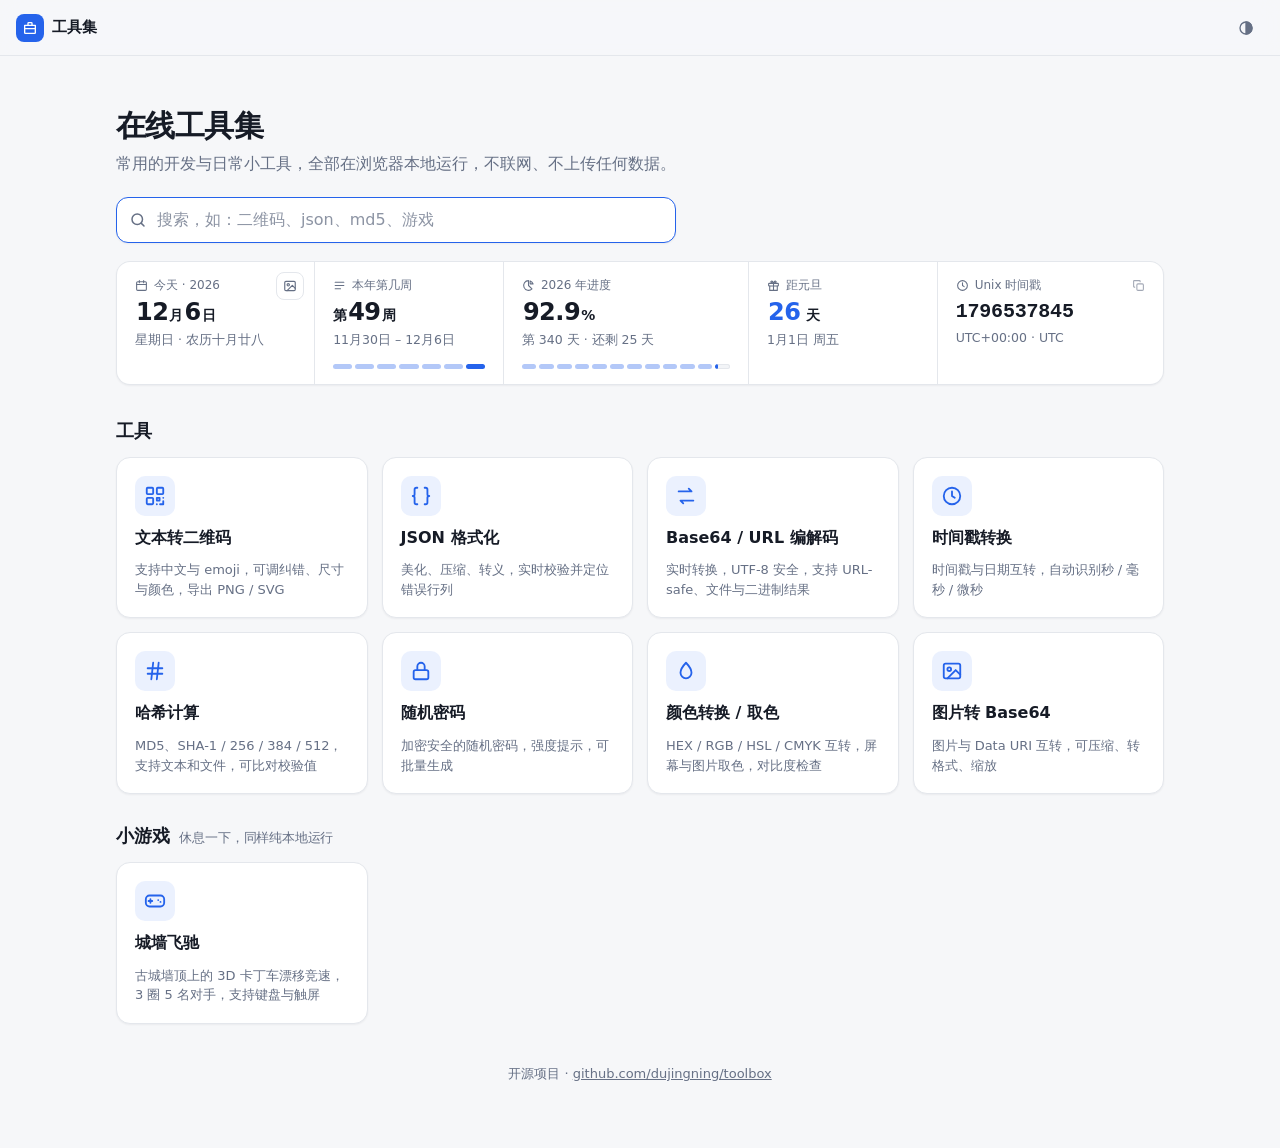
==== commit 7483bd91: "首页：新增今日概览（日期与农历、ISO 周数、年进度、节日倒计时、Unix 时间戳），可生成水墨日历卡片" ====
--- a/index.html
+++ b/index.html
@@ -153,96 +153,31 @@
 .toast.out { opacity:0; transform:translateY(6px); }
 @keyframes tb-in { from { opacity:0; transform:translateY(8px); } }
 @media (prefers-reduced-motion: reduce) { *, *::before, *::after { animation:none !important; transition:none !important; } }
-/* 工具专属色：元素加 .tint 并设置 --h（OKLCH 色相），即可使用 var(--tint) / var(--tint-soft) */
-.tint { --tint:var(--link); --tint-soft:var(--accent-soft); }
-@supports (color: oklch(0 0 0)) {
-  .tint { --tint:oklch(.54 .17 var(--h, 260)); --tint-soft:oklch(.62 .15 var(--h, 260) / .12); }
-  @media (prefers-color-scheme: dark) { :root:not([data-theme=light]) .tint { --tint:oklch(.8 .12 var(--h, 260)); --tint-soft:oklch(.7 .13 var(--h, 260) / .17); } }
-  :root[data-theme=dark] .tint { --tint:oklch(.8 .12 var(--h, 260)); --tint-soft:oklch(.7 .13 var(--h, 260) / .17); }
-}
 .sr-only { position:absolute; width:1px; height:1px; overflow:hidden; clip:rect(0 0 0 0); white-space:nowrap; }
 /* @shared-css:end */
-/* 首页：头图区 */
-.hero { position:relative; isolation:isolate; padding:28px 0 22px; }
-.hero::before { content:""; position:absolute; z-index:-1; inset:-24px -16px -8px; pointer-events:none;
-  background:radial-gradient(circle, var(--border-strong) 1px, transparent 1.6px) 0 0 / 22px 22px;
-  -webkit-mask-image:radial-gradient(ellipse 70% 80% at 22% 18%, #000 10%, transparent 72%); mask-image:radial-gradient(ellipse 70% 80% at 22% 18%, #000 10%, transparent 72%); opacity:.7; }
-.hero::after { content:""; position:absolute; z-index:-1; top:-120px; left:-10%; width:70%; height:360px; pointer-events:none;
-  background:radial-gradient(closest-side, var(--accent-soft), transparent); filter:blur(8px); }
-.hero h1 { font-size:32px; line-height:1.2; margin:0 0 8px; letter-spacing:-.02em; }
-.hero h1 span { color:var(--link); }
-.hero p { margin:0 0 12px; color:var(--muted); font-size:16px; }
-.badges { display:flex; flex-wrap:wrap; gap:6px 16px; margin:0 0 20px; padding:0; list-style:none; font-size:13px; color:var(--muted); }
-.badges li { display:inline-flex; align-items:center; gap:5px; }
-.badges .ic { width:15px; height:15px; color:var(--ok); }
-/* 搜索 */
+.hero { padding:28px 0 24px; }
+.hero h1 { font-size:30px; line-height:1.2; margin:0 0 8px; letter-spacing:-.02em; }
+.hero p { margin:0 0 20px; color:var(--muted); font-size:16px; }
 .search { position:relative; max-width:560px; }
-.search > .ic { position:absolute; left:14px; top:50%; transform:translateY(-50%); color:var(--muted); pointer-events:none; transition:color .15s; }
-.search:focus-within > .ic { color:var(--link); }
-.search input { width:100%; height:48px; padding:0 84px 0 42px; font-size:16px; border-radius:12px; box-shadow:var(--shadow); }
-.search input::-webkit-search-cancel-button { -webkit-appearance:none; appearance:none; }
-.search .kbd { position:absolute; right:12px; top:50%; transform:translateY(-50%); pointer-events:none; }
-.search input:focus ~ .kbd, .search input:not(:placeholder-shown) ~ .kbd { display:none; }
-.search .clear { position:absolute; right:8px; top:50%; transform:translateY(-50%); width:32px; height:32px; display:grid; place-items:center;
-  border:0; border-radius:8px; background:transparent; color:var(--muted); cursor:pointer; }
-.search .clear:hover { background:var(--surface-2); color:var(--text); }
-.search .clear .ic { width:16px; height:16px; }
-.search .count { position:absolute; right:44px; top:50%; transform:translateY(-50%); font-size:12.5px; color:var(--muted); pointer-events:none; white-space:nowrap; }
-/* 最近使用 */
-.recent { display:flex; align-items:center; gap:8px; margin-top:12px; max-width:100%; overflow-x:auto; scrollbar-width:none; }
-.recent::-webkit-scrollbar { display:none; }
-.recent-label { font-size:12.5px; color:var(--muted); white-space:nowrap; margin-right:2px; }
-.chip { display:inline-flex; align-items:center; gap:7px; flex:none; height:32px; padding:0 12px 0 5px; border:1px solid var(--border); border-radius:999px;
-  background:var(--surface); color:var(--text); text-decoration:none; font-size:13.5px; white-space:nowrap; box-shadow:var(--shadow); transition:border-color .15s, background .15s; }
-.chip > span:first-child { width:22px; height:22px; border-radius:50%; display:grid; place-items:center; background:var(--tint-soft); color:var(--tint); }
-.chip .ic { width:13px; height:13px; }
-.chip:hover { border-color:var(--tint); }
-.recent-clear { flex:none; height:28px; padding:0 8px; border:0; background:transparent; color:var(--muted); font:inherit; font-size:12.5px; border-radius:6px; cursor:pointer; }
-.recent-clear:hover { color:var(--text); background:var(--surface-2); }
-/* 卡片 */
-.tools { display:grid; grid-template-columns:repeat(auto-fill, minmax(240px, 1fr)); gap:14px; margin-top:8px; }
-a.tool { position:relative; display:flex; flex-direction:column; gap:12px; padding:18px; background:var(--surface); border:1px solid var(--border);
-  border-radius:14px; color:inherit; text-decoration:none; box-shadow:var(--shadow); -webkit-tap-highlight-color:transparent;
-  transition:border-color .2s, transform .2s, box-shadow .2s; animation:card-in .4s cubic-bezier(.2,.7,.3,1) backwards; animation-delay:calc(var(--i, 0) * 35ms); }
-@keyframes card-in { from { opacity:0; transform:translateY(8px); } }
-.loaded a.tool { animation:none; } /* 入场动画只在首次加载时播放，筛选时不重播 */
-.tool .ico { width:42px; height:42px; flex:none; border-radius:11px; display:grid; place-items:center; background:var(--tint-soft); color:var(--tint);
-  transition:transform .2s; }
+.search > .ic { position:absolute; left:13px; top:50%; transform:translateY(-50%); color:var(--muted); pointer-events:none; }
+.search input { width:100%; height:46px; padding:0 44px 0 40px; font-size:16px; border-radius:12px; box-shadow:var(--shadow); }
+.search .kbd { position:absolute; right:12px; top:50%; transform:translateY(-50%); }
+.search input:focus + .kbd, .search input:not(:placeholder-shown) + .kbd { display:none; }
+.tools { display:grid; grid-template-columns:repeat(auto-fill, minmax(250px, 1fr)); gap:14px; margin-top:8px; }
+a.tool { position:relative; display:flex; flex-direction:column; gap:10px; padding:18px; background:var(--surface); border:1px solid var(--border);
+  border-radius:14px; color:inherit; text-decoration:none; box-shadow:var(--shadow); transition:border-color .15s, transform .15s, box-shadow .15s; }
+a.tool:hover, a.tool:focus-visible, a.tool.first { border-color:var(--accent); box-shadow:var(--shadow-lg); transform:translateY(-2px); outline:none; }
+.tool .ico { width:40px; height:40px; border-radius:10px; display:grid; place-items:center; background:var(--accent-soft); color:var(--link); }
 .tool .ico .ic { width:22px; height:22px; }
-.tool .txt { display:flex; flex-direction:column; gap:4px; min-width:0; }
 .tool .name { font-weight:600; font-size:16px; }
-.tool .desc { color:var(--muted); font-size:13px; line-height:1.55; }
-.tool mark { background:var(--warn-soft); color:inherit; border-radius:3px; padding:0 1px; box-shadow:0 1px 0 var(--warn); }
-.tool .go { position:absolute; top:21px; right:18px; color:var(--tint); opacity:0; transition:opacity .2s, transform .2s; }
-a.tool:focus-visible { outline:2px solid var(--tint); outline-offset:2px; }
-a.tool.sel { border-color:var(--tint); box-shadow:0 0 0 3px var(--tint-soft), var(--shadow); }
-a.tool.sel .go { opacity:1; transform:translateX(2px); }
-a.tool:active { transform:scale(.985); }
-@media (hover:hover) {
-  a.tool:hover { border-color:var(--border-strong); border-color:color-mix(in srgb, var(--tint) 50%, var(--border)); transform:translateY(-3px);
-    box-shadow:0 10px 24px -12px var(--tint), var(--shadow); }
-  a.tool:hover .ico { transform:scale(1.07) rotate(-3deg); }
-  a.tool:hover .go { opacity:1; transform:translateX(2px); }
-}
-.sec { display:flex; align-items:center; gap:8px; margin:30px 0 12px; font-size:18px; letter-spacing:-.01em; }
-.sec .num { min-width:22px; height:20px; padding:0 6px; border-radius:999px; background:var(--surface-2); border:1px solid var(--border);
-  font-size:12px; font-weight:600; color:var(--muted); display:inline-grid; place-items:center; font-variant-numeric:tabular-nums; }
-.sec small { font-size:13px; font-weight:400; color:var(--muted); margin-left:2px; }
+.tool .desc { color:var(--muted); font-size:13px; line-height:1.5; }
+.tool .go { position:absolute; top:20px; right:18px; color:var(--muted); opacity:0; transition:.15s; }
+a.tool:hover .go, a.tool.first .go { opacity:1; color:var(--link); transform:translateX(2px); }
+.sec { display:flex; align-items:baseline; gap:10px; margin:28px 0 12px; font-size:18px; letter-spacing:-.01em; }
+.sec small { font-size:13px; font-weight:400; color:var(--muted); }
 .sec:first-of-type { margin-top:8px; }
-/* 只有一个游戏时：横幅卡片 */
-.tools.solo > a.tool { grid-column:1 / -1; min-height:150px; justify-content:center; overflow:hidden; padding-right:46%; }
-.tools.solo .art { position:absolute; right:0; top:0; bottom:0; width:58%; color:var(--tint); pointer-events:none;
-  -webkit-mask-image:linear-gradient(90deg, transparent, #000 38%); mask-image:linear-gradient(90deg, transparent, #000 38%); }
-.tools.solo .art svg { width:100%; height:100%; display:block; }
-.tools.solo .kart { transition:transform .5s cubic-bezier(.2,.7,.3,1); }
-@media (hover:hover) { .tools.solo a.tool:hover .kart { transform:translateX(-26px); } }
-.play { display:inline-flex; align-items:center; gap:6px; align-self:flex-start; margin-top:2px; height:30px; padding:0 12px; border-radius:8px;
-  background:var(--tint); color:var(--surface); font-size:13px; font-weight:600; }
-.play .ic { width:14px; height:14px; }
-.empty { text-align:center; color:var(--muted); padding:44px 0 28px; }
-.empty .ic { width:36px; height:36px; opacity:.5; margin-bottom:6px; }
-.empty p { margin:0 0 12px; }
-.today { display:grid; grid-template-columns:1.25fr 1fr 1.3fr 1fr 1.2fr; gap:1px; margin-top:18px; background:var(--border);
+.empty { text-align:center; color:var(--muted); padding:40px 0; }
+.today { display:grid; grid-template-columns:1.05fr 1fr 1.3fr 1fr 1.2fr; gap:1px; margin-top:18px; background:var(--border);
   border:1px solid var(--border); border-radius:14px; overflow:hidden; box-shadow:var(--shadow); animation:td-in .35s ease-out; }
 @keyframes td-in { from { opacity:0; transform:translateY(4px); } }
 .td { display:flex; flex-direction:column; gap:3px; min-width:0; padding:14px 18px 15px; background:var(--surface); text-align:left; }
@@ -273,64 +208,18 @@
 .td-snap:hover { color:var(--link); border-color:var(--accent); background:var(--accent-soft); }
 .td-snap:focus-visible { outline:2px solid var(--accent); outline-offset:2px; }
 .td-snap[aria-busy=true] { opacity:.6; pointer-events:none; }
-.td-bar.hours { gap:2px; }
-.td-bar.span > i { position:relative; overflow:hidden; }
-.td-bar.span > i > b { position:absolute; inset:0 auto 0 0; background:var(--accent); border-radius:3px; }
-.td-ts .live { width:6px; height:6px; border-radius:50%; background:var(--ok); box-shadow:0 0 0 0 var(--ok); animation:live 2s infinite; }
-@keyframes live { 70% { box-shadow:0 0 0 5px transparent; } 100% { box-shadow:0 0 0 0 transparent; } }
-.td-ts .td-copy { margin-top:auto; font-size:12px; color:var(--link); opacity:0; transition:opacity .15s; }
-.td-ts:hover .td-copy, .td-ts:focus-visible .td-copy { opacity:1; }
-@media (min-width:761px) {
-  .td-snap { padding:0 8px; } .td-snap span { display:none; }
-  .td-date:hover .td-snap span, .td-snap:focus-visible span { display:inline; }
-  .td-date:hover .td-snap { color:var(--link); border-color:var(--accent); background:var(--accent-soft); }
-}
+@media (min-width:761px) { .td-snap { width:28px; padding:0; justify-content:center; } .td-snap span { display:none; } }
 @media (max-width:760px) {
   .today { grid-template-columns:1fr 1fr; }
   .td-date { grid-column:1 / -1; flex-direction:row; flex-wrap:wrap; align-items:baseline; column-gap:12px; }
   .td-date .td-label { width:100%; }
-  .td-date .td-bar, .td-date .td-gap { display:none; }
   .td { padding:12px 14px 13px; }
   .td-main em { font-size:22px; }
   .td-ts .td-main { font-size:17px; }
-  .td-ts .td-copy { display:none; }
 }
-/* 手机：今日概览改为可横向滑动的一条，节省首屏空间 */
-@media (max-width:640px) {
-  .today { display:flex; overflow-x:auto; scroll-snap-type:x mandatory; scrollbar-width:none; overscroll-behavior-x:contain;
-    -webkit-mask-image:linear-gradient(90deg,#000 calc(100% - 24px),transparent); mask-image:linear-gradient(90deg,#000 calc(100% - 24px),transparent); }
-  .today::-webkit-scrollbar { display:none; }
-  .today > .td { flex:0 0 auto; width:42%; min-width:148px; scroll-snap-align:start; padding:11px 13px 12px; }
-  .today > .td-date { width:62%; min-width:214px; flex-direction:column; flex-wrap:nowrap; }
-  .td-date .td-sub { white-space:nowrap; }
-  .today .td-gap { height:6px; }
-  .td-snap { height:26px; padding:0 8px; }
-}
-footer { margin-top:48px; padding-top:20px; border-top:1px solid var(--border); display:flex; flex-wrap:wrap; justify-content:space-between; gap:8px 20px;
-  color:var(--muted); font-size:13px; }
+footer { margin-top:40px; text-align:center; color:var(--muted); font-size:13px; }
 footer a { color:inherit; }
-footer a:hover { color:var(--link); }
-footer .keys { display:flex; flex-wrap:wrap; gap:4px 14px; }
-footer .keys .kbd { margin-right:4px; }
-@media (hover:none), (max-width:640px) { footer .keys { display:none; } footer { justify-content:center; } }
-.gh .ic { width:19px; height:19px; }
-@media (max-width:640px) {
-  .hero { padding:14px 0 16px; } .hero h1 { font-size:26px; } .hero p { font-size:15px; margin-bottom:10px; }
-  .badges { gap:4px 12px; margin-bottom:16px; font-size:12.5px; }
-  .search .kbd { display:none; }
-  .tools { gap:10px; grid-template-columns:minmax(0,1fr); }
-  a.tool { flex-direction:row; align-items:center; gap:14px; padding:13px 38px 13px 13px; }
-  .tool .ico { width:40px; height:40px; }
-  .tool .txt { gap:1px; }
-  .tool .name { font-size:15.5px; }
-  .tool .desc { font-size:12.5px; white-space:nowrap; overflow:hidden; text-overflow:ellipsis; }
-  .tool .go { top:50%; right:13px; margin-top:-9px; opacity:.45; }
-  .tools.solo > a.tool { min-height:128px; padding-right:40%; flex-direction:column; align-items:flex-start; justify-content:center; gap:10px; }
-  .tools.solo .tool .desc { white-space:normal; }
-  .tools.solo .art { width:52%; opacity:.75; }
-  .tools.solo .go { display:none; }
-  .sec { margin-top:26px; }
-}
+@media (max-width:640px) { .hero { padding:12px 0 16px; } .hero h1 { font-size:25px; } .hero p { font-size:15px; } .search .kbd { display:none; } }
 </style>
 <script>
 /* @shared-js:start */
@@ -373,14 +262,14 @@
     auto: '<circle cx="12" cy="12" r="9"/><path d="M12 3a9 9 0 0 1 0 18z" fill="currentColor"/>',
   };
   const TOOLS = [
-    { id: "qrcode", name: "文本转二维码", short: "二维码", icon: I.qrcode, desc: "支持中文与 emoji，可调纠错、尺寸与颜色，导出 PNG / SVG", keys: "二维码 qr qrcode 文本 链接 生成 erweima ewm", hue: 260 },
-    { id: "json", name: "JSON 格式化", short: "JSON", icon: I.json, desc: "美化、压缩、转义，实时校验并定位错误行列", keys: "json 格式化 校验 压缩 美化 转义 geshihua gsh", hue: 55 },
-    { id: "base64-url", name: "Base64 / URL 编解码", short: "编解码", icon: I.codec, desc: "实时转换，UTF-8 安全，支持 URL-safe、文件与二进制结果", keys: "base64 url 编码 解码 encode decode bianma jiema bjm", hue: 195 },
-    { id: "timestamp", name: "时间戳转换", short: "时间戳", icon: I.clock, desc: "时间戳与日期互转，自动识别秒 / 毫秒 / 微秒", keys: "时间戳 timestamp unix 日期 时间 时区 shijianchuo sjc", hue: 290 },
-    { id: "hash", name: "哈希计算", short: "哈希", icon: I.hash, desc: "MD5、SHA-1 / 256 / 384 / 512，支持文本和文件，可比对校验值", keys: "哈希 hash md5 sha sha1 sha256 校验 摘要 文件 haxi hx jiaoyan", hue: 330 },
-    { id: "password", name: "随机密码", short: "密码", icon: I.lock, desc: "加密安全的随机密码，强度提示，可批量生成", keys: "密码 password 随机 生成 强度 mima mm suiji", hue: 150 },
-    { id: "color", name: "颜色转换 / 取色", short: "颜色", icon: I.droplet, desc: "HEX / RGB / HSL / CMYK 互转，屏幕与图片取色，对比度检查", keys: "颜色 color 取色 吸管 hex rgb hsl cmyk 对比度 配色 yanse ys quse", hue: 15 },
-    { id: "image-base64", name: "图片转 Base64", short: "图片 Base64", icon: I.image, desc: "图片与 Data URI 互转，可压缩、转格式、缩放", keys: "图片 image base64 data uri 压缩 转换 图片转 tupian tp", hue: 85 },
+    { id: "qrcode", name: "文本转二维码", short: "二维码", icon: I.qrcode, desc: "支持中文与 emoji，可调纠错、尺寸与颜色，导出 PNG / SVG", keys: "二维码 qr qrcode 文本 链接 生成" },
+    { id: "json", name: "JSON 格式化", short: "JSON", icon: I.json, desc: "美化、压缩、转义，实时校验并定位错误行列", keys: "json 格式化 校验 压缩 美化 转义" },
+    { id: "base64-url", name: "Base64 / URL 编解码", short: "编解码", icon: I.codec, desc: "实时转换，UTF-8 安全，支持 URL-safe、文件与二进制结果", keys: "base64 url 编码 解码 encode decode" },
+    { id: "timestamp", name: "时间戳转换", short: "时间戳", icon: I.clock, desc: "时间戳与日期互转，自动识别秒 / 毫秒 / 微秒", keys: "时间戳 timestamp unix 日期 时间 时区" },
+    { id: "hash", name: "哈希计算", short: "哈希", icon: I.hash, desc: "MD5、SHA-1 / 256 / 384 / 512，支持文本和文件，可比对校验值", keys: "哈希 hash md5 sha sha1 sha256 校验 摘要 文件" },
+    { id: "password", name: "随机密码", short: "密码", icon: I.lock, desc: "加密安全的随机密码，强度提示，可批量生成", keys: "密码 password 随机 生成 强度" },
+    { id: "color", name: "颜色转换 / 取色", short: "颜色", icon: I.droplet, desc: "HEX / RGB / HSL / CMYK 互转，屏幕与图片取色，对比度检查", keys: "颜色 color 取色 吸管 hex rgb hsl cmyk 对比度 配色" },
+    { id: "image-base64", name: "图片转 Base64", short: "图片 Base64", icon: I.image, desc: "图片与 Data URI 互转，可压缩、转格式、缩放", keys: "图片 image base64 data uri 压缩 转换 图片转" },
   ].map(t => ({ ...t, href: `tools/${t.id}.html` }));
 
   const svg = (p, cls = "ic") => `<svg class="${cls}" viewBox="0 0 24 24" fill="none" stroke="currentColor" stroke-width="2" stroke-linecap="round" stroke-linejoin="round" aria-hidden="true">${p}</svg>`;
@@ -477,8 +366,6 @@
     const l = document.createElement("link"); l.rel = "icon"; l.href = "data:image/svg+xml," + encodeURIComponent(s); document.head.appendChild(l);
   }
   favicon();
-  // 记录最近使用的工具，首页据此显示「最近使用」
-  if (root.dataset.tool) { const r = store.get("recent", []); store.set("recent", [root.dataset.tool, ...(Array.isArray(r) ? r : []).filter(x => x !== root.dataset.tool)].slice(0, 6)); }
   document.addEventListener("DOMContentLoaded", () => {
     buildHeader();
     const af = document.querySelector("[data-autofocus]");
@@ -494,147 +381,53 @@
 <header id="tb-header" class="topbar"></header>
 <main class="container">
   <section class="hero">
-    <h1>在线<span>工具集</span></h1>
-    <p>常用的开发与日常小工具，打开即用，数据只留在你的浏览器里。</p>
-    <ul class="badges" aria-label="特点"><li>全部本地运行</li><li>不联网、不上传</li><li>无广告、无追踪</li><li>开源免费</li></ul>
+    <h1>在线工具集</h1>
+    <p>常用的开发与日常小工具，全部在浏览器本地运行，不联网、不上传任何数据。</p>
     <div class="search" role="search">
       <svg class="ic" viewBox="0 0 24 24" fill="none" stroke="currentColor" stroke-width="2" stroke-linecap="round" aria-hidden="true"><circle cx="11" cy="11" r="7"/><path d="m20 20-3.5-3.5"/></svg>
-      <input type="search" id="q" placeholder="搜索，如：二维码、json、md5、游戏" aria-label="搜索工具或游戏" aria-describedby="q-count" autocomplete="off" spellcheck="false" enterkeyhint="go" data-autofocus>
-      <span class="count" id="q-count" role="status" aria-live="polite"></span>
-      <button type="button" class="clear" id="q-clear" aria-label="清空搜索" hidden><svg class="ic" viewBox="0 0 24 24" fill="none" stroke="currentColor" stroke-width="2.2" stroke-linecap="round" aria-hidden="true"><path d="M6 6l12 12M18 6 6 18"/></svg></button>
+      <input type="search" id="q" placeholder="搜索，如：二维码、json、md5、游戏" aria-label="搜索工具或游戏" autocomplete="off" data-autofocus>
       <span class="kbd" aria-hidden="true">/</span>
     </div>
-    <nav class="recent" id="recent" aria-label="最近使用" hidden></nav>
     <div class="today" id="today" role="group" aria-label="今日概览" hidden></div>
   </section>
-  <h2 class="sec" id="h-tools">工具 <span class="num" id="n-tools"></span></h2>
+  <h2 class="sec" id="h-tools">工具</h2>
   <div class="tools" id="grid"></div>
-  <h2 class="sec" id="h-games">小游戏 <span class="num" id="n-games"></span> <small>休息一下，同样纯本地运行</small></h2>
+  <h2 class="sec" id="h-games">小游戏 <small>休息一下，同样纯本地运行</small></h2>
   <div class="tools" id="games"></div>
-  <div class="empty" id="empty" hidden>
-    <svg class="ic" viewBox="0 0 24 24" fill="none" stroke="currentColor" stroke-width="1.6" stroke-linecap="round" aria-hidden="true"><circle cx="11" cy="11" r="7"/><path d="m20 20-3.5-3.5M8.5 9.5h.01M13.5 9.5h.01M8.5 13.5c1.5-1.2 3.5-1.2 5 0"/></svg>
-    <p>没有找到「<span id="empty-q"></span>」相关的工具，换个关键词试试</p>
-    <button type="button" class="btn btn-sm" id="empty-clear">清空搜索</button>
-  </div>
-  <footer>
-    <span>MIT 开源 · <a href="https://github.com/dujingning/toolbox">github.com/dujingning/toolbox</a></span>
-    <span class="keys" aria-hidden="true"><span><span class="kbd">/</span>搜索</span><span><span class="kbd">↑</span><span class="kbd">↓</span>选择</span><span><span class="kbd">Enter</span>打开</span><span><span class="kbd">Esc</span>清空</span></span>
-  </footer>
+  <p class="empty" id="empty" hidden>没有找到匹配的内容，换个关键词试试</p>
+  <footer>开源项目 · <a href="https://github.com/dujingning/toolbox">github.com/dujingning/toolbox</a></footer>
 </main>
 <script>
-const $ = id => document.getElementById(id);
-const grid = $("grid"), gameGrid = $("games"), q = $("q"), recentEl = $("recent");
+const grid = document.getElementById("grid"), q = document.getElementById("q");
+grid.innerHTML = TB.TOOLS.map(t => `<a class="tool" href="${t.href}" data-k="${TB.esc((t.name + " " + t.keys + " " + t.desc).toLowerCase())}">
+  <span class="ico">${TB.svg(t.icon)}</span><span class="name">${TB.esc(t.name)}</span><span class="desc">${TB.esc(t.desc)}</span>${TB.svg(TB.I.arrow, "ic go")}</a>`).join("");
 const GAMES = [
-  { id: "wall-rush", href: "games/wall-rush.html", name: "城墙飞驰", short: "城墙飞驰", hue: 40, art: "wall",
-    desc: "古城墙顶上的 3D 卡丁车漂移竞速，3 圈 5 名对手，支持键盘与触屏",
-    keys: "游戏 game 赛车 卡丁车 漂移 竞速 城墙 飞驰 3d youxi saiche chengqiang feichi cqfc",
+  { href: "games/wall-rush.html", name: "城墙飞驰", desc: "古城墙顶上的 3D 卡丁车漂移竞速，3 圈 5 名对手，支持键盘与触屏", keys: "游戏 game 赛车 卡丁车 漂移 竞速 城墙 飞驰 3d",
     icon: '<rect x="2" y="6" width="20" height="12" rx="4"/><path d="M7 10v4M5 12h4M15.5 11h.01M18 13h.01"/>' },
 ];
-const ALL = [...TB.TOOLS, ...GAMES];
-// 城墙飞驰横幅插画：远山、城墙垛口、城楼、卡丁车。颜色取卡片的 --tint，随主题变化
-function wallArt() {
-  let merlons = "";
-  for (let x = 0; x < 400; x += 18) merlons += `<rect x="${x}" y="98" width="11" height="9" rx="1"/>`;
-  return `<span class="art" aria-hidden="true"><svg viewBox="0 0 400 150" preserveAspectRatio="xMaxYMax slice" fill="currentColor">
-    <circle cx="330" cy="64" r="20" opacity=".2"/><circle cx="330" cy="64" r="31" opacity=".07"/>
-    <path d="M0 108 Q50 74 104 94 T214 82 T318 90 T400 76 V150 H0Z" opacity=".09"/>
-    <g opacity=".3"><path d="M236 68h64v38h-64z"/><path d="M224 70 268 48l44 22z"/><path d="M231 50h74l-8-6h-58z" opacity=".8"/><path d="M262 38h12v8h-12z"/></g>
-    <g opacity=".22">${merlons}<path d="M0 106h400v44H0z"/></g>
-    <path d="M250 150v-22a18 18 0 0 1 36 0v22z" style="fill:var(--surface)" opacity=".7"/>
-    <path d="M0 124h400M0 139h400" stroke="currentColor" stroke-width="1" opacity=".14"/>
-    <g class="kart">
-      <path d="M74 90h30M60 97h38M82 83h20" stroke="currentColor" stroke-width="2.4" stroke-linecap="round" opacity=".45"/>
-      <path d="M110 98c0-6 4-9 10-10l8-7h14l6 7h8c5 0 7 4 7 10z"/>
-      <circle cx="137" cy="78" r="6"/>
-      <circle cx="120" cy="100" r="6" style="fill:var(--text)"/><circle cx="153" cy="100" r="6" style="fill:var(--text)"/>
-      <circle cx="120" cy="100" r="2.2" style="fill:var(--surface)"/><circle cx="153" cy="100" r="2.2" style="fill:var(--surface)"/>
-    </g></svg></span>`;
+const gameGrid = document.getElementById("games");
+gameGrid.innerHTML = GAMES.map(t => `<a class="tool" href="${t.href}" data-k="${TB.esc((t.name + " " + t.keys + " " + t.desc).toLowerCase())}">
+  <span class="ico">${TB.svg(t.icon)}</span><span class="name">${TB.esc(t.name)}</span><span class="desc">${TB.esc(t.desc)}</span>${TB.svg(TB.I.arrow, "ic go")}</a>`).join("");
+const cards = [...grid.children, ...gameGrid.children];
+
+function filter() {
+  const words = q.value.trim().toLowerCase().split(/\s+/).filter(Boolean);
+  let shown = 0;
+  cards.forEach(c => {
+    const hit = words.every(w => c.dataset.k.includes(w));
+    c.hidden = !hit; c.classList.remove("first");
+    if (hit && !shown++ && words.length) c.classList.add("first"); // 回车会打开第一个结果
+  });
+  [[grid, "h-tools"], [gameGrid, "h-games"]].forEach(([g, h]) => { document.getElementById(h).hidden = ![...g.children].some(c => !c.hidden); });
+  document.getElementById("empty").hidden = shown > 0;
 }
-const card = (t, i) => `<a class="tool tint" href="${t.href}" data-id="${t.id}" style="--h:${t.hue ?? 260};--i:${i}" data-k="${TB.esc((t.name + " " + t.keys + " " + t.desc).toLowerCase())}">
-  ${t.art === "wall" ? wallArt() : ""}<span class="ico">${TB.svg(t.icon)}</span><span class="txt"><span class="name">${TB.esc(t.name)}</span><span class="desc">${TB.esc(t.desc)}</span></span>
-  ${t.art ? `<span class="play">开始游戏${TB.svg(TB.I.arrow)}</span>` : ""}${TB.svg(TB.I.arrow, "ic go")}</a>`;
-grid.innerHTML = TB.TOOLS.map(card).join("");
-gameGrid.innerHTML = GAMES.map((t, i) => card(t, TB.TOOLS.length + i)).join("");
-gameGrid.classList.toggle("solo", GAMES.length === 1);
-const cards = [...grid.children, ...gameGrid.children];
-const byId = Object.fromEntries(ALL.map(t => [t.id, t]));
-document.querySelectorAll(".badges li").forEach(li => li.insertAdjacentHTML("afterbegin", TB.svg(TB.I.check)));
-
-// 搜索：多关键词（空格分隔）同时匹配，命中文字高亮；↑↓ 选择、回车打开
-function mark(text, words) {
-  if (!words.length) return TB.esc(text);
-  const low = text.toLowerCase(), on = new Array(text.length).fill(false);
-  words.forEach(w => { for (let i = low.indexOf(w); i !== -1; i = low.indexOf(w, i + w.length)) on.fill(true, i, i + w.length); });
-  let out = "", open = false;
-  for (let i = 0; i < text.length; i++) { if (on[i] !== open) { out += on[i] ? "<mark>" : "</mark>"; open = on[i]; } out += TB.esc(text[i]); }
-  return out + (open ? "</mark>" : "");
-}
-let sel = -1;
-const visible = () => cards.filter(c => !c.hidden);
-function select(i, scroll) {
-  const v = visible(); sel = v.length ? Math.max(-1, Math.min(i, v.length - 1)) : -1;
-  cards.forEach(c => c.classList.remove("sel"));
-  if (sel >= 0) { v[sel].classList.add("sel"); if (scroll) v[sel].scrollIntoView({ block: "nearest", behavior: "smooth" }); }
-}
-function filter() {
-  const raw = q.value.trim(), words = raw.toLowerCase().split(/\s+/).filter(Boolean);
-  cards.forEach(c => {
-    const t = byId[c.dataset.id];
-    c.hidden = !words.every(w => c.dataset.k.includes(w));
-    c.querySelector(".name").innerHTML = mark(t.name, words);
-    c.querySelector(".desc").innerHTML = mark(t.desc, words);
-  });
-  const n = [[grid, "h-tools", "n-tools"], [gameGrid, "h-games", "n-games"]].reduce((sum, [g, h, num]) => {
-    const k = [...g.children].filter(c => !c.hidden).length;
-    $(h).hidden = !k; $(num).textContent = k; return sum + k;
-  }, 0);
-  $("empty").hidden = n > 0; $("empty-q").textContent = raw;
-  $("q-count").textContent = words.length && n ? `${n} 个结果` : "";
-  $("q-clear").hidden = !q.value;
-  recentEl.hidden = !!words.length || !recentEl.childElementCount;
-  select(words.length ? 0 : -1); // 有关键词时默认选中第一个，回车直接打开
-}
-function clearSearch() { q.value = ""; filter(); q.focus(); }
 q.addEventListener("input", filter);
 q.addEventListener("keydown", e => {
-  if (e.isComposing) return; // 中文输入法选词时的回车不触发
-  if (e.key === "ArrowDown") { e.preventDefault(); select(sel + 1, true); }
-  else if (e.key === "ArrowUp") { e.preventDefault(); select(Math.max(0, sel - 1), true); }
-  else if (e.key === "Enter") { const v = visible(), c = v[sel] || (q.value.trim() && v[0]); if (c) { e.preventDefault(); c.click(); } }
-  else if (e.key === "Escape") { if (q.value) clearSearch(); else q.blur(); }
+  if (e.key === "Enter") { const f = cards.find(c => !c.hidden); if (f) location.href = f.href; }
+  if (e.key === "Escape") { q.value = ""; filter(); }
 });
-q.addEventListener("blur", () => { if (!q.value.trim()) select(-1); });
-$("q-clear").onclick = clearSearch;
-$("empty-clear").onclick = clearSearch;
 document.addEventListener("keydown", e => {
-  const typing = /^(INPUT|TEXTAREA|SELECT)$/.test(document.activeElement?.tagName) || document.activeElement?.isContentEditable;
-  if ((e.key === "/" && !typing) || ((e.metaKey || e.ctrlKey) && e.key.toLowerCase() === "k")) { e.preventDefault(); q.focus(); q.select(); }
-});
-// 窄屏用短一点的提示语，避免被截断
-const narrow = matchMedia("(max-width: 640px)");
-const setPh = () => { q.placeholder = narrow.matches ? "搜索工具，如 json、md5" : "搜索，如：二维码、json、md5、游戏"; };
-setPh(); narrow.addEventListener?.("change", setPh);
-
-// 最近使用：工具页打开时由公共脚本记录，游戏在首页点击时记录
-function remember(id) { const r = TB.store.get("recent", []); TB.store.set("recent", [id, ...(Array.isArray(r) ? r : []).filter(x => x !== id)].slice(0, 6)); }
-function renderRecent() {
-  const r = TB.store.get("recent", []), list = (Array.isArray(r) ? r : []).map(id => byId[id]).filter(Boolean).slice(0, 4);
-  recentEl.innerHTML = !list.length ? "" : `<span class="recent-label">最近使用</span>${list.map(t =>
-    `<a class="chip tint" href="${t.href}" data-id="${t.id}" style="--h:${t.hue ?? 260}"><span>${TB.svg(t.icon)}</span>${TB.esc(t.short || t.name)}</a>`).join("")}<button type="button" class="recent-clear" title="清除最近使用记录">清除</button>`;
-  recentEl.hidden = !list.length || !!q.value.trim();
-  const b = recentEl.querySelector(".recent-clear");
-  if (b) b.onclick = () => { TB.store.set("recent", []); renderRecent(); TB.toast("已清除最近使用记录"); };
-}
-document.addEventListener("click", e => { const a = e.target.closest("a[data-id]"); if (a) remember(a.dataset.id); });
-addEventListener("pageshow", e => { if (e.persisted) renderRecent(); }); // 从工具页返回时刷新
-renderRecent();
-filter();
-setTimeout(() => document.body.classList.add("loaded"), 900);
-
-// 首页顶栏补一个 GitHub 链接（顶栏由公共脚本在 DOMContentLoaded 时生成）
-document.addEventListener("DOMContentLoaded", () => {
-  const theme = $("tb-theme"); if (!theme) return;
-  theme.insertAdjacentHTML("beforebegin", `<a class="btn btn-ghost btn-icon gh" href="https://github.com/dujingning/toolbox" title="GitHub 源码" aria-label="GitHub 源码">${TB.svg('<path d="M15 22v-4a4.8 4.8 0 0 0-1-3.5c3 0 6-2 6-5.5.08-1.25-.27-2.48-1-3.5.28-1.15.28-2.35 0-3.5 0 0-1 0-3 1.5-2.64-.5-5.36-.5-8 0C6 2 5 2 5 2c-.3 1.15-.3 2.35 0 3.5A5.4 5.4 0 0 0 4 9c0 3.5 3 5.5 6 5.5-.39.49-.68 1.05-.85 1.65-.17.6-.22 1.23-.15 1.85v4"/><path d="M9 18c-4.51 2-5-2-7-2"/>')}</a>`);
+  if (e.key === "/" && document.activeElement !== q) { e.preventDefault(); q.focus(); }
 });
 // 今日概览：日期 / 农历、ISO 周、年进度、最近节日、Unix 时间戳。全部本地计算
 (() => {
@@ -717,11 +510,6 @@
     for (let i = 0; i < 400; i++) { const d = addDays(today, i), f = festival(d); if (f) return { name: f[0], emoji: hasEmoji ? f[1] : "", date: d, days: i }; }
     return null;
   }
-  // 上一个节日距今的天数，用于画倒计时进度条
-  function lastFestivalGap(today) {
-    for (let i = 1; i < 400; i++) if (festival(addDays(today, -i))) return i;
-    return 0;
-  }
   const tz = (() => {
     const o = -new Date().getTimezoneOffset(), a = Math.abs(o);
     const off = `UTC${o >= 0 ? "+" : "−"}${String(a / 60 | 0).padStart(2, "0")}:${String(a % 60).padStart(2, "0")}`;
@@ -734,7 +522,7 @@
     pie: '<path d="M12 3v9l6.4 6.4A9 9 0 1 1 12 3z"/><path d="M15 3.5A9 9 0 0 1 20.5 9H15z"/>',
     gift: '<rect x="3" y="8" width="18" height="5" rx="1"/><path d="M5 13v8h14v-8M12 8v13M12 8S10.5 3 8 4s0 4 4 4zm0 0s1.5-5 4-4 0 4-4 4z"/>',
   };
-  let key = 0, yStart = 0, yLen = 1, yFill, yPct, tsEl, hFill, info;
+  let key = 0, yStart = 0, yLen = 1, yFill, yPct, tsEl, info;
   function render() {
     const now = new Date(), today = addDays(now, 0), y = now.getFullYear();
     key = ymd(now);
@@ -746,19 +534,16 @@
     const zodiac = l && ZODIAC[l.year.slice(-1)];
     info = { y, w, range, doy, total, l, zodiac, f };
     const days = [...Array(7)].map((_, i) => `<i class="${i + 1 < wd ? "past" : i + 1 === wd ? "now" : ""}" title="周${WK[(i + 1) % 7]}"></i>`).join("");
-    const hrs = now.getHours(), hours = [...Array(24)].map((_, h) => `<i class="${h < hrs ? "past" : ""}"${h === hrs ? "><b></b></i>" : "></i>"}`).join("");
-    const gap = f && f.days ? lastFestivalGap(today) : 0, fp = gap ? gap / (gap + f.days) * 100 : 0;
     const months = [...Array(12)].map((_, m) => `<i class="${m < now.getMonth() ? "past" : ""}"${m === now.getMonth() ? "><b></b></i>" : "></i>"}`).join("");
     const fest = !f ? "" : f.days === 0
       ? `<div class="td td-fest"><span class="td-label">${TB.svg(I.gift)}今天是</span><span class="td-main"><em>${f.name}</em> ${f.emoji}</span><span class="td-sub">节日快乐</span></div>`
-      : `<div class="td td-fest" title="${f.date.getFullYear()}年${md(f.date)}"><span class="td-label">${TB.svg(I.gift)}距${f.name}</span><span class="td-main"><em>${f.days}</em> 天</span><span class="td-sub">${md(f.date)} 周${WK[f.date.getDay()]}${f.days === 1 ? " · 明天" : ""}</span>${gap ? `<span class="td-gap"></span><span class="td-bar span" title="距上个节日已过 ${gap} 天"><i><b style="width:${fp.toFixed(1)}%"></b></i></span>` : ""}</div>`;
+      : `<div class="td td-fest" title="${f.date.getFullYear()}年${md(f.date)}"><span class="td-label">${TB.svg(I.gift)}距${f.name}</span><span class="td-main"><em>${f.days}</em> 天</span><span class="td-sub">${md(f.date)} 周${WK[f.date.getDay()]}${f.days === 1 ? " · 明天" : ""}</span></div>`;
     box.innerHTML = `
       <div class="td td-date" title="${y}年${md(now)}${l ? ` · 农历${l.year}年${zodiac ? `（${zodiac}年）` : ""}${l.text}` : ""}">
         <span class="td-label">${TB.svg(I.cal)}今天 · ${y}</span>
         <button type="button" class="td-snap" title="把今日概览生成为图片并复制">${TB.svg(TB.I.image)}<span>复制卡片</span></button>
         <span class="td-main"><em>${now.getMonth() + 1}</em>月<em>${now.getDate()}</em>日</span>
         <span class="td-sub">星期${WK[now.getDay()]}${l ? ` · 农历${l.text}` : ""}</span>
-        <span class="td-gap"></span><span class="td-bar hours span" title="今天的 24 小时">${hours}</span>
       </div>
       <div class="td" title="ISO 8601 周数：周一为一周开始，${w.year} 年第 ${w.week} 周">
         <span class="td-label">${TB.svg(I.week)}${w.year !== y ? w.year + " 年 · " : ""}本年第几周</span>
@@ -774,12 +559,11 @@
       </div>
       ${fest}
       <button type="button" class="td td-ts" title="点击复制（秒级）· 时区 ${TB.esc(tz)}" aria-label="复制当前 Unix 时间戳">
-        <span class="td-label">${TB.svg(TB.I.clock)}Unix 时间戳<span class="live" aria-hidden="true"></span>${TB.svg(TB.I.copy)}</span>
+        <span class="td-label">${TB.svg(TB.I.clock)}Unix 时间戳${TB.svg(TB.I.copy)}</span>
         <span class="td-main" id="tdTs"></span>
         <span class="td-sub">${TB.esc(tz)}</span>
-        <span class="td-copy">点击复制</span>
       </button>`;
-    yFill = box.querySelector(".td-bar.year b"); hFill = box.querySelector(".td-bar.hours b"); yPct = box.querySelector("#tdPct"); tsEl = box.querySelector("#tdTs");
+    yFill = box.querySelector(".td-bar.year b"); yPct = box.querySelector("#tdPct"); tsEl = box.querySelector("#tdTs");
     box.querySelector(".td-snap").onclick = snap;
     box.querySelector(".td-ts").onclick = () => { const s = String(Math.floor(Date.now() / 1000)); TB.copy(s, "已复制时间戳 " + s); };
     box.hidden = false;
@@ -792,7 +576,6 @@
     yPct.textContent = p.toFixed(1);
     const ms = new Date(now.getFullYear(), m, 1), me = new Date(now.getFullYear(), m + 1, 1);
     if (yFill) yFill.style.width = ((now - ms) / (me - ms) * 100).toFixed(1) + "%";
-    if (hFill) { if (now.getHours() !== +hFill.dataset.h && hFill.dataset.h) return render(); hFill.dataset.h = now.getHours(); hFill.style.width = (now.getMinutes() / 60 * 100).toFixed(1) + "%"; }
     tsEl.textContent = Math.floor(now / 1000);
   }
   // 分享卡片：Canvas 本地绘制一幅「山月日历」水墨画 → 复制为图片（不支持时下载 PNG）
